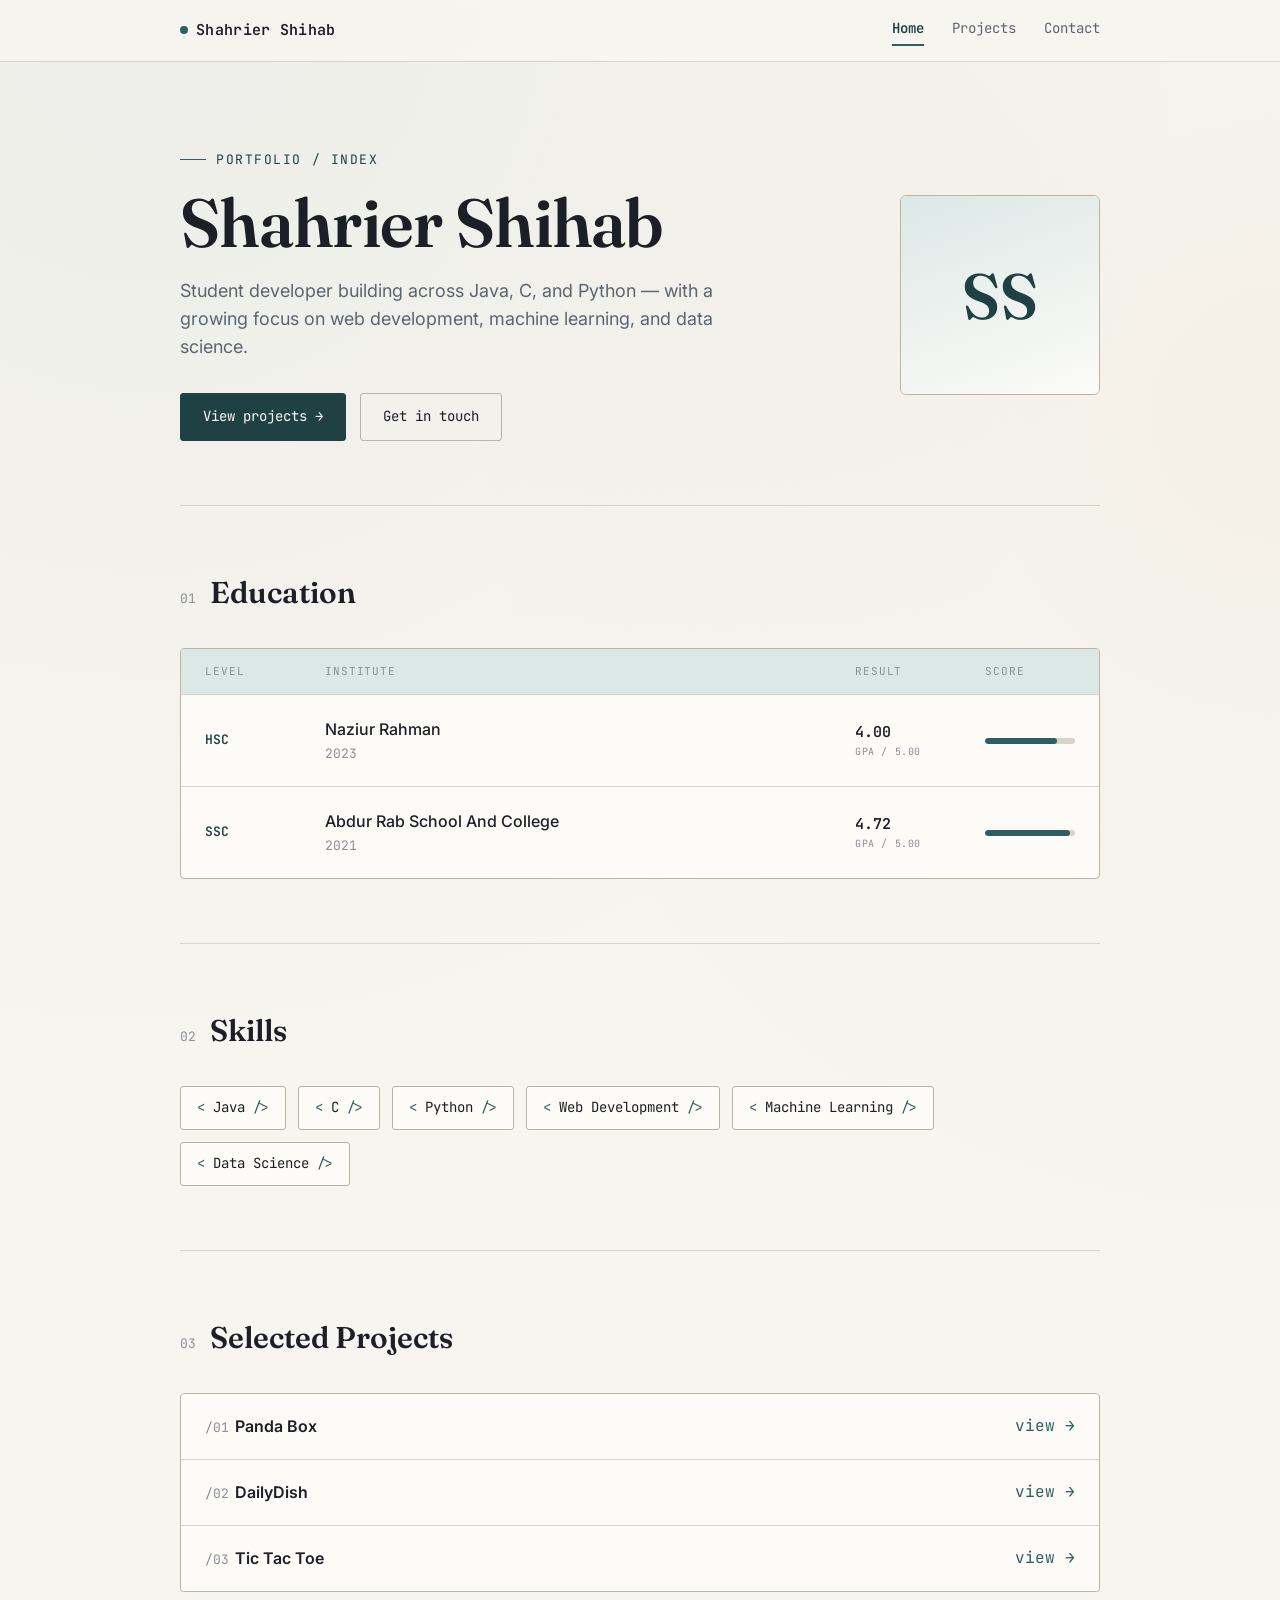
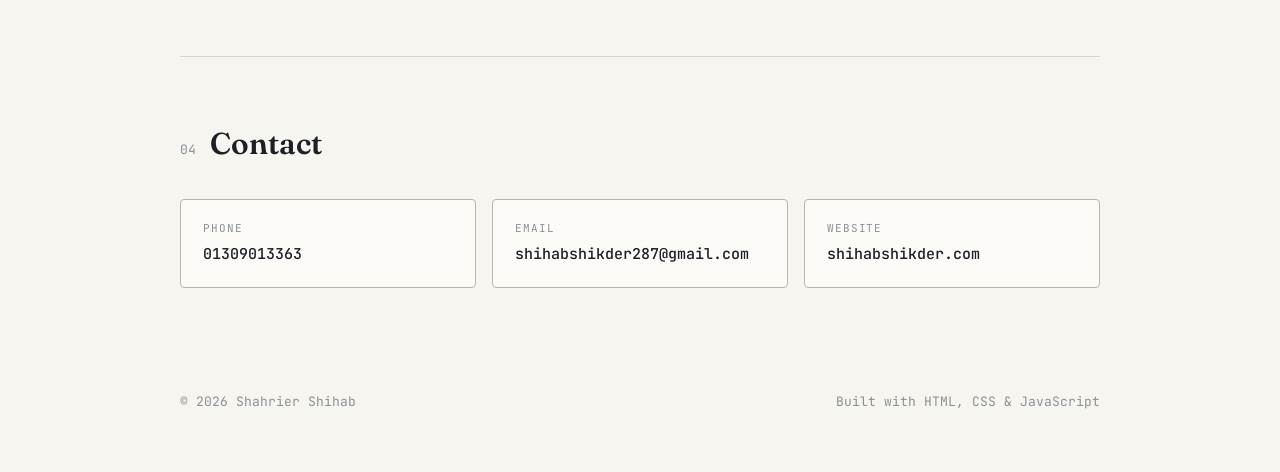
==== index.html @ 8d582273 "Add files via upload" ====
<!DOCTYPE html>
<html lang="en">
<head>
<meta charset="UTF-8">
<meta name="viewport" content="width=device-width, initial-scale=1.0">
<title>Shahrier Shihab — Portfolio</title>
<meta name="description" content="Portfolio of Shahrier Shihab — student, developer, and builder working across Java, Python, web development, machine learning, and data science.">
<link rel="stylesheet" href="style.css">
</head>
<body>

<header class="site-header">
  <div class="wrap nav-row">
    <div class="brand"><span class="dot"></span>Shahrier Shihab</div>
    <nav class="links">
      <a href="index.html" class="active">Home</a>
      <a href="projects.html">Projects</a>
      <a href="#contact">Contact</a>
    </nav>
  </div>
</header>

<main>

  <section class="hero wrap">
    <div class="hero-grid">
      <div>
        <p class="eyebrow">Portfolio / Index</p>
        <h1 class="name">Shahrier Shihab</h1>
        <p class="tagline">Student developer building across Java, C, and Python — with a growing focus on web development, machine learning, and data science.</p>
        <div class="hero-actions">
          <a class="btn primary" href="projects.html">View projects →</a>
          <a class="btn ghost" href="#contact">Get in touch</a>
        </div>
      </div>
      <div class="hero-photo-wrap">
        <div class="hero-photo">
          <!-- Replace the div below with <img src="images/profile.jpg" alt="Shahrier Shihab"> once you have a photo -->
          <div class="avatar-placeholder">SS</div>
        </div>
      </div>
    </div>
  </section>

  <section class="section wrap" id="education">
    <div class="section-head">
      <span class="section-index">01</span>
      <h2 class="section-title">Education</h2>
    </div>

    <div class="ledger">
      <div class="ledger-row head">
        <div>Level</div>
        <div>Institute</div>
        <div>Result</div>
        <div>Score</div>
      </div>

      <div class="ledger-row">
        <div class="ledger-tag">HSC</div>
        <div class="ledger-main">
          <div class="institute">Naziur Rahman</div>
          <div class="year">2023</div>
        </div>
        <div class="ledger-result">4.00<span class="label">GPA / 5.00</span></div>
        <div class="ledger-bar"><span style="width:80%"></span></div>
      </div>

      <div class="ledger-row">
        <div class="ledger-tag">SSC</div>
        <div class="ledger-main">
          <div class="institute">Abdur Rab School And College</div>
          <div class="year">2021</div>
        </div>
        <div class="ledger-result">4.72<span class="label">GPA / 5.00</span></div>
        <div class="ledger-bar"><span style="width:94.4%"></span></div>
      </div>
    </div>
  </section>

  <section class="section wrap" id="skills">
    <div class="section-head">
      <span class="section-index">02</span>
      <h2 class="section-title">Skills</h2>
    </div>
    <div class="skill-grid">
      <span class="skill-chip"><span class="bracket">&lt;</span>Java<span class="bracket">/&gt;</span></span>
      <span class="skill-chip"><span class="bracket">&lt;</span>C<span class="bracket">/&gt;</span></span>
      <span class="skill-chip"><span class="bracket">&lt;</span>Python<span class="bracket">/&gt;</span></span>
      <span class="skill-chip"><span class="bracket">&lt;</span>Web Development<span class="bracket">/&gt;</span></span>
      <span class="skill-chip"><span class="bracket">&lt;</span>Machine Learning<span class="bracket">/&gt;</span></span>
      <span class="skill-chip"><span class="bracket">&lt;</span>Data Science<span class="bracket">/&gt;</span></span>
    </div>
  </section>

  <section class="section wrap" id="project-preview">
    <div class="section-head">
      <span class="section-index">03</span>
      <h2 class="section-title">Selected Projects</h2>
    </div>

    <div class="project-preview-list">
      <a class="project-preview-row" href="projects.html#panda-box">
        <span><span class="file">/01</span><span class="name">Panda Box</span></span>
        <span class="arrow">view →</span>
      </a>
      <a class="project-preview-row" href="projects.html#dailydish">
        <span><span class="file">/02</span><span class="name">DailyDish</span></span>
        <span class="arrow">view →</span>
      </a>
      <a class="project-preview-row" href="projects.html#tic-tac-toe">
        <span><span class="file">/03</span><span class="name">Tic Tac Toe</span></span>
        <span class="arrow">view →</span>
      </a>
    </div>
  </section>

  <section class="section wrap" id="contact">
    <div class="section-head">
      <span class="section-index">04</span>
      <h2 class="section-title">Contact</h2>
    </div>

    <div class="contact-grid">
      <div class="contact-card">
        <div class="label">Phone</div>
        <div class="value">01309013363</div>
      </div>
      <div class="contact-card">
        <div class="label">Email</div>
        <div class="value">shihabshikder287@gmail.com</div>
      </div>
      <div class="contact-card">
        <div class="label">Website</div>
        <div class="value">shihabshikder.com</div>
      </div>
    </div>
  </section>

</main>

<footer class="site-footer wrap">
  <span>© 2026 Shahrier Shihab</span>
  <span>Built with HTML, CSS &amp; JavaScript</span>
</footer>

<script src="script.js"></script>
</body>
</html>
---- style.css ----
/* ============================================
   Shahrier Shihab — Portfolio
   Theme: "Ledger" — an academic transcript /
   engineer's notebook aesthetic. Light, paper-toned,
   grid-ruled, with monospace used for data (grades,
   tags, contact figures) and a warm serif for headings.
   ============================================ */

@import url('https://fonts.googleapis.com/css2?family=Fraunces:opsz,wght@9..144,400;9..144,500;9..144,600;9..144,700&family=Inter:wght@400;500;600&family=JetBrains+Mono:wght@400;500;600&display=swap');

:root {
  --paper: #F7F5F0;
  --paper-raised: #FCFBF8;
  --ink: #1C1F26;
  --muted: #5B6572;
  --faint: #8A8F98;
  --accent: #2F5D62;
  --accent-deep: #1F4144;
  --accent-soft: #DCE8E6;
  --gold: #B8862E;
  --line: #D8D4C8;
  --line-strong: #B9B4A6;

  --font-display: 'Fraunces', serif;
  --font-body: 'Inter', sans-serif;
  --font-mono: 'JetBrains Mono', monospace;
}

* { box-sizing: border-box; }

html {
  scroll-behavior: smooth;
}

body {
  margin: 0;
  background-color: var(--paper);
  color: var(--ink);
  font-family: var(--font-body);
  line-height: 1.55;
  background-image:
    radial-gradient(circle at 12% 0%, rgba(47, 93, 98, 0.05), transparent 45%),
    radial-gradient(circle at 100% 20%, rgba(184, 134, 46, 0.04), transparent 40%);
  background-repeat: no-repeat;
}

@media (prefers-reduced-motion: reduce) {
  * { animation-duration: 0.001ms !important; animation-iteration-count: 1 !important; transition-duration: 0.001ms !important; scroll-behavior: auto !important; }
}

a { color: inherit; text-decoration: none; }

.wrap {
  max-width: 920px;
  margin: 0 auto;
  padding: 0 32px;
}

/* ---------- Header / Nav ---------- */

header.site-header {
  position: sticky;
  top: 0;
  z-index: 50;
  background: rgba(247, 245, 240, 0.88);
  backdrop-filter: blur(6px);
  border-bottom: 1px solid var(--line);
}

.nav-row {
  display: flex;
  align-items: center;
  justify-content: space-between;
  padding: 18px 0;
}

.brand {
  font-family: var(--font-mono);
  font-size: 15px;
  font-weight: 600;
  letter-spacing: 0.02em;
  display: flex;
  align-items: center;
  gap: 8px;
}
.brand .dot {
  width: 8px;
  height: 8px;
  border-radius: 50%;
  background: var(--accent);
  display: inline-block;
}

nav.links {
  display: flex;
  gap: 28px;
  font-family: var(--font-mono);
  font-size: 14px;
}
nav.links a {
  color: var(--muted);
  position: relative;
  padding-bottom: 3px;
  transition: color 0.15s ease;
}
nav.links a:hover,
nav.links a:focus-visible { color: var(--ink); }
nav.links a.active { color: var(--accent-deep); font-weight: 600; }
nav.links a.active::after {
  content: "";
  position: absolute;
  left: 0; right: 0; bottom: -3px;
  height: 2px;
  background: var(--accent);
}
nav.links a:focus-visible {
  outline: 2px solid var(--accent);
  outline-offset: 3px;
  border-radius: 2px;
}

/* ---------- Hero ---------- */

.hero {
  padding: 88px 0 64px;
  border-bottom: 1px solid var(--line);
}

.hero-grid {
  display: grid;
  grid-template-columns: 1fr 220px;
  gap: 48px;
  align-items: center;
}

.hero-photo-wrap {
  justify-self: end;
}

.hero-photo {
  width: 200px;
  height: 200px;
  border-radius: 6px;
  overflow: hidden;
  border: 1px solid var(--line-strong);
  background: var(--accent-soft);
}

.hero-photo img {
  width: 100%;
  height: 100%;
  object-fit: cover;
  display: block;
}

.avatar-placeholder {
  width: 100%;
  height: 100%;
  display: flex;
  align-items: center;
  justify-content: center;
  font-family: var(--font-display);
  font-size: 64px;
  font-weight: 600;
  color: var(--accent-deep);
  background: linear-gradient(160deg, var(--accent-soft), var(--paper-raised));
}

@media (max-width: 760px) {
  .hero-grid {
    grid-template-columns: 1fr;
  }
  .hero-photo-wrap {
    justify-self: start;
    order: -1;
    margin-bottom: 24px;
  }
  .hero-photo {
    width: 140px;
    height: 140px;
  }
  .avatar-placeholder { font-size: 44px; }
}

.eyebrow {
  font-family: var(--font-mono);
  font-size: 13px;
  color: var(--accent-deep);
  text-transform: uppercase;
  letter-spacing: 0.12em;
  margin: 0 0 18px;
  display: flex;
  align-items: center;
  gap: 10px;
}
.eyebrow::before {
  content: "";
  width: 26px;
  height: 1px;
  background: var(--accent);
  display: inline-block;
}

h1.name {
  font-family: var(--font-display);
  font-size: clamp(42px, 6vw, 68px);
  font-weight: 600;
  line-height: 1.02;
  margin: 0 0 20px;
  letter-spacing: -0.01em;
}

.tagline {
  font-size: 18px;
  color: var(--muted);
  max-width: 560px;
  margin: 0 0 32px;
}

.hero-actions {
  display: flex;
  gap: 14px;
  flex-wrap: wrap;
}

.btn {
  font-family: var(--font-mono);
  font-size: 14px;
  padding: 12px 22px;
  border-radius: 3px;
  border: 1px solid var(--line-strong);
  transition: all 0.15s ease;
  display: inline-flex;
  align-items: center;
  gap: 8px;
}
.btn.primary {
  background: var(--accent-deep);
  color: var(--paper-raised);
  border-color: var(--accent-deep);
}
.btn.primary:hover { background: var(--accent); }
.btn.ghost:hover { border-color: var(--ink); background: var(--paper-raised); }

/* ---------- Section headers ---------- */

.section {
  padding: 64px 0;
  border-bottom: 1px solid var(--line);
}
.section:last-of-type { border-bottom: none; }

.section-head {
  display: flex;
  align-items: baseline;
  gap: 14px;
  margin-bottom: 32px;
}

.section-index {
  font-family: var(--font-mono);
  font-size: 13px;
  color: var(--faint);
}

h2.section-title {
  font-family: var(--font-display);
  font-size: 30px;
  font-weight: 600;
  margin: 0;
}

/* ---------- Education / Transcript ledger ---------- */

.ledger {
  border: 1px solid var(--line-strong);
  background: var(--paper-raised);
  border-radius: 4px;
  overflow: hidden;
}

.ledger-row {
  display: grid;
  grid-template-columns: 100px 1fr 110px 90px;
  gap: 20px;
  padding: 22px 24px;
  align-items: center;
}
.ledger-row + .ledger-row {
  border-top: 1px solid var(--line);
}
.ledger-row.head {
  font-family: var(--font-mono);
  font-size: 11px;
  text-transform: uppercase;
  letter-spacing: 0.08em;
  color: var(--faint);
  background: var(--accent-soft);
  padding-top: 14px;
  padding-bottom: 14px;
}

.ledger-tag {
  font-family: var(--font-mono);
  font-size: 13px;
  font-weight: 600;
  color: var(--accent-deep);
}

.ledger-main .institute {
  font-weight: 500;
  font-size: 16px;
}
.ledger-main .year {
  font-family: var(--font-mono);
  font-size: 13px;
  color: var(--faint);
  margin-top: 2px;
}

.ledger-result {
  font-family: var(--font-mono);
  font-size: 15px;
  font-weight: 600;
  color: var(--ink);
}
.ledger-result .label {
  display: block;
  font-family: var(--font-mono);
  font-size: 10px;
  font-weight: 400;
  color: var(--faint);
  text-transform: uppercase;
  letter-spacing: 0.06em;
}

.ledger-bar {
  height: 6px;
  border-radius: 3px;
  background: var(--line);
  overflow: hidden;
}
.ledger-bar span {
  display: block;
  height: 100%;
  background: var(--accent);
  border-radius: 3px;
}

/* ---------- Skills ---------- */

.skill-grid {
  display: flex;
  flex-wrap: wrap;
  gap: 12px;
}

.skill-chip {
  font-family: var(--font-mono);
  font-size: 14px;
  padding: 10px 16px;
  border: 1px solid var(--line-strong);
  border-radius: 3px;
  background: var(--paper-raised);
  color: var(--ink);
  display: inline-flex;
  align-items: center;
  gap: 8px;
  transition: transform 0.15s ease, border-color 0.15s ease;
}
.skill-chip:hover { border-color: var(--accent); transform: translateY(-2px); }
.skill-chip .bracket { color: var(--accent); }

/* ---------- Projects (index preview) ---------- */

.project-preview-list {
  display: flex;
  flex-direction: column;
  gap: 1px;
  border: 1px solid var(--line-strong);
  border-radius: 4px;
  overflow: hidden;
  background: var(--line);
}
.project-preview-row {
  background: var(--paper-raised);
  padding: 20px 24px;
  display: flex;
  align-items: center;
  justify-content: space-between;
  gap: 20px;
  transition: background 0.15s ease;
}
.project-preview-row:hover { background: var(--accent-soft); }
.project-preview-row .file {
  font-family: var(--font-mono);
  font-size: 13px;
  color: var(--faint);
}
.project-preview-row .name {
  font-weight: 600;
  font-size: 16px;
  margin-left: 6px;
  color: var(--ink);
}
.project-preview-row .arrow {
  font-family: var(--font-mono);
  color: var(--accent);
}

/* ---------- Project cards (projects page) ---------- */

.project-card {
  border: 1px solid var(--line-strong);
  background: var(--paper-raised);
  border-radius: 4px;
  padding: 32px;
  margin-bottom: 24px;
}

.project-card-head {
  display: flex;
  align-items: baseline;
  justify-content: space-between;
  gap: 16px;
  margin-bottom: 8px;
  flex-wrap: wrap;
}

.project-id {
  font-family: var(--font-mono);
  font-size: 12px;
  color: var(--faint);
  border: 1px solid var(--line-strong);
  padding: 3px 9px;
  border-radius: 20px;
}

h3.project-title {
  font-family: var(--font-display);
  font-size: 24px;
  font-weight: 600;
  margin: 4px 0 4px;
}

.project-kind {
  font-family: var(--font-mono);
  font-size: 12px;
  color: var(--accent-deep);
  text-transform: uppercase;
  letter-spacing: 0.06em;
  margin: 0 0 16px;
}

.project-desc {
  color: var(--muted);
  font-size: 15.5px;
  max-width: 640px;
}

/* ---------- Contact ---------- */

.contact-grid {
  display: grid;
  grid-template-columns: repeat(auto-fit, minmax(220px, 1fr));
  gap: 16px;
}

.contact-card {
  border: 1px solid var(--line-strong);
  background: var(--paper-raised);
  border-radius: 4px;
  padding: 20px 22px;
  transition: border-color 0.15s ease, transform 0.15s ease;
}
.contact-card:hover { border-color: var(--accent); transform: translateY(-2px); }

.contact-card .label {
  font-family: var(--font-mono);
  font-size: 11px;
  text-transform: uppercase;
  letter-spacing: 0.08em;
  color: var(--faint);
  margin-bottom: 6px;
}
.contact-card .value {
  font-family: var(--font-mono);
  font-size: 15px;
  font-weight: 500;
  color: var(--ink);
  word-break: break-word;
}

/* ---------- Footer ---------- */

footer.site-footer {
  padding: 40px 0 60px;
  font-family: var(--font-mono);
  font-size: 13px;
  color: var(--faint);
  display: flex;
  justify-content: space-between;
  flex-wrap: wrap;
  gap: 10px;
}

/* ---------- Responsive ---------- */

@media (max-width: 640px) {
  .wrap { padding: 0 20px; }
  .ledger-row {
    grid-template-columns: 1fr;
    gap: 8px;
  }
  .ledger-row.head { display: none; }
  .ledger-tag { font-size: 12px; }
  .hero { padding: 64px 0 48px; }
  nav.links { gap: 16px; font-size: 13px; }
}
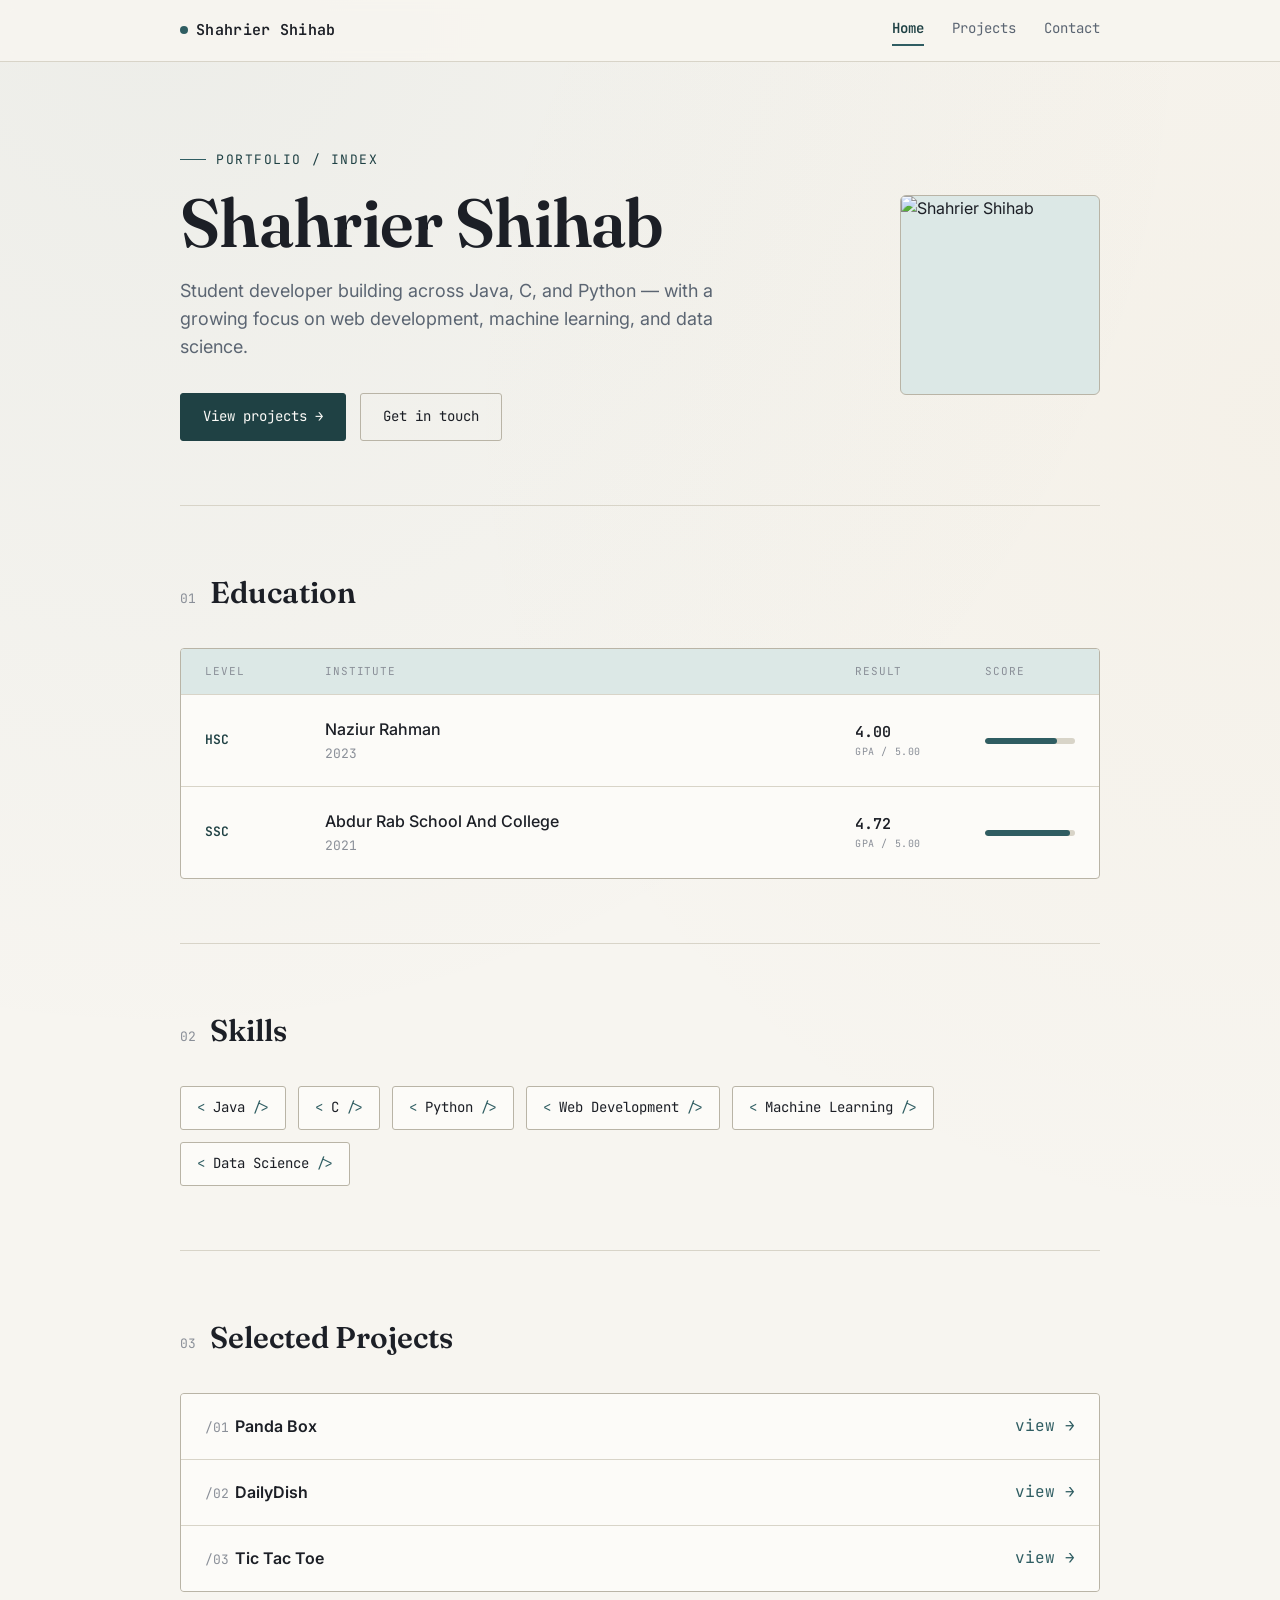
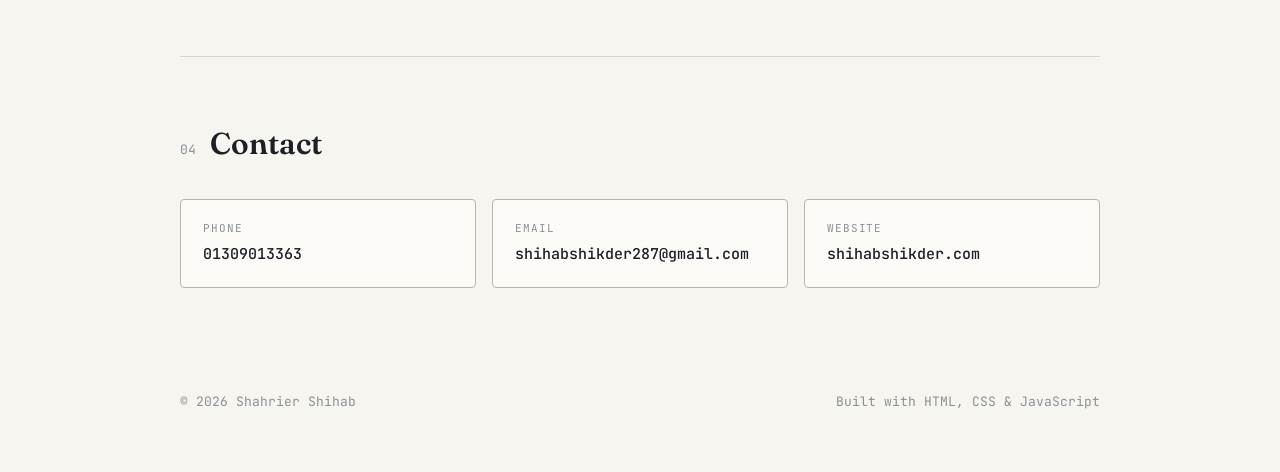
==== commit 65f9a598: "Update index.html" ====
--- a/index.html
+++ b/index.html
@@ -35,8 +35,8 @@
       </div>
       <div class="hero-photo-wrap">
         <div class="hero-photo">
-          <!-- Replace the div below with <img src="images/profile.jpg" alt="Shahrier Shihab"> once you have a photo -->
-          <div class="avatar-placeholder">SS</div>
+     
+          <img src="images/profile.jpg" alt="Shahrier Shihab">
         </div>
       </div>
     </div>
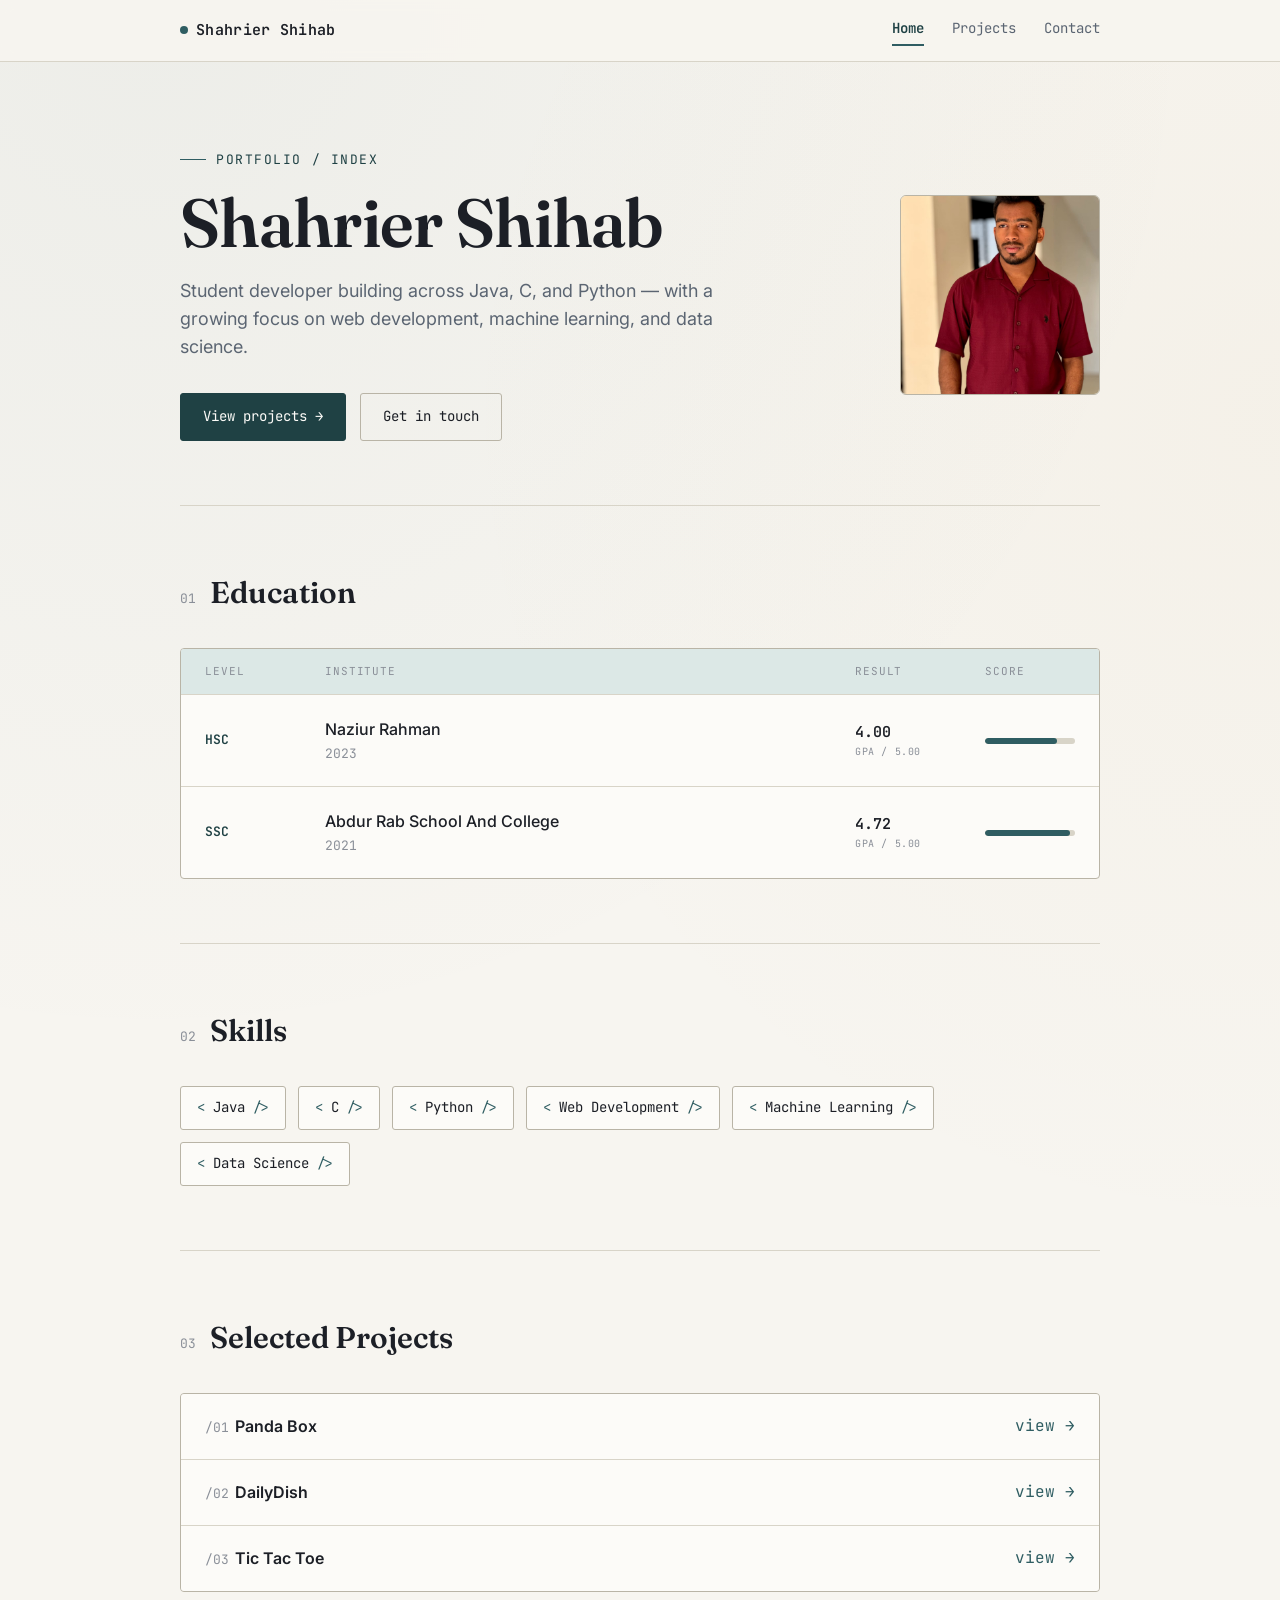
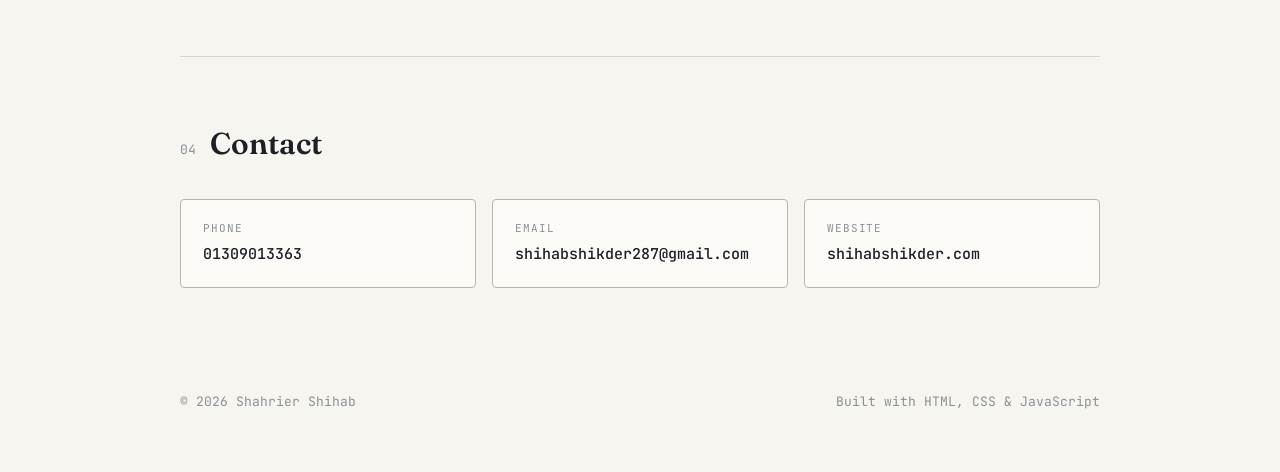
==== commit 2c92aedf: "Update image source path in index.html" ====
--- a/index.html
+++ b/index.html
@@ -36,7 +36,7 @@
       <div class="hero-photo-wrap">
         <div class="hero-photo">
      
-          <img src="images/profile.jpg" alt="Shahrier Shihab">
+          <img src="profile.jpeg" alt="Shahrier Shihab">
         </div>
       </div>
     </div>
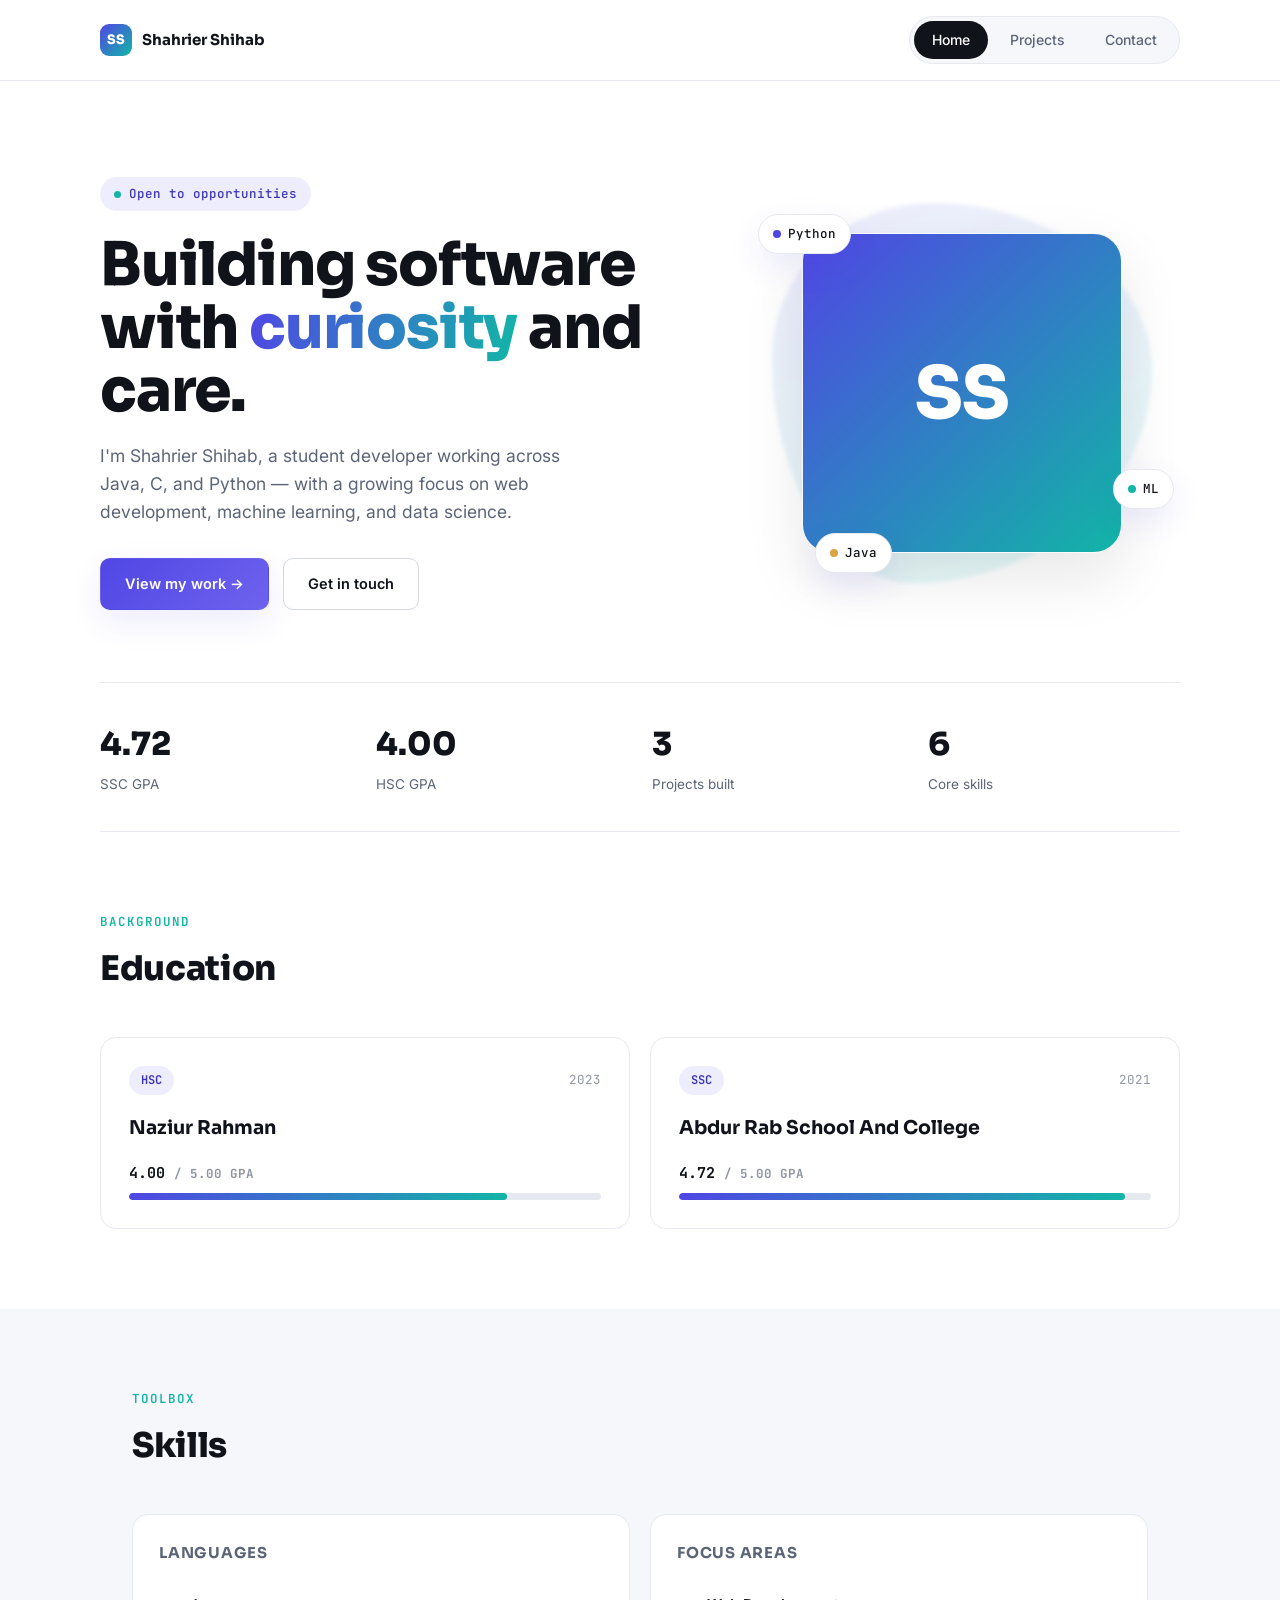
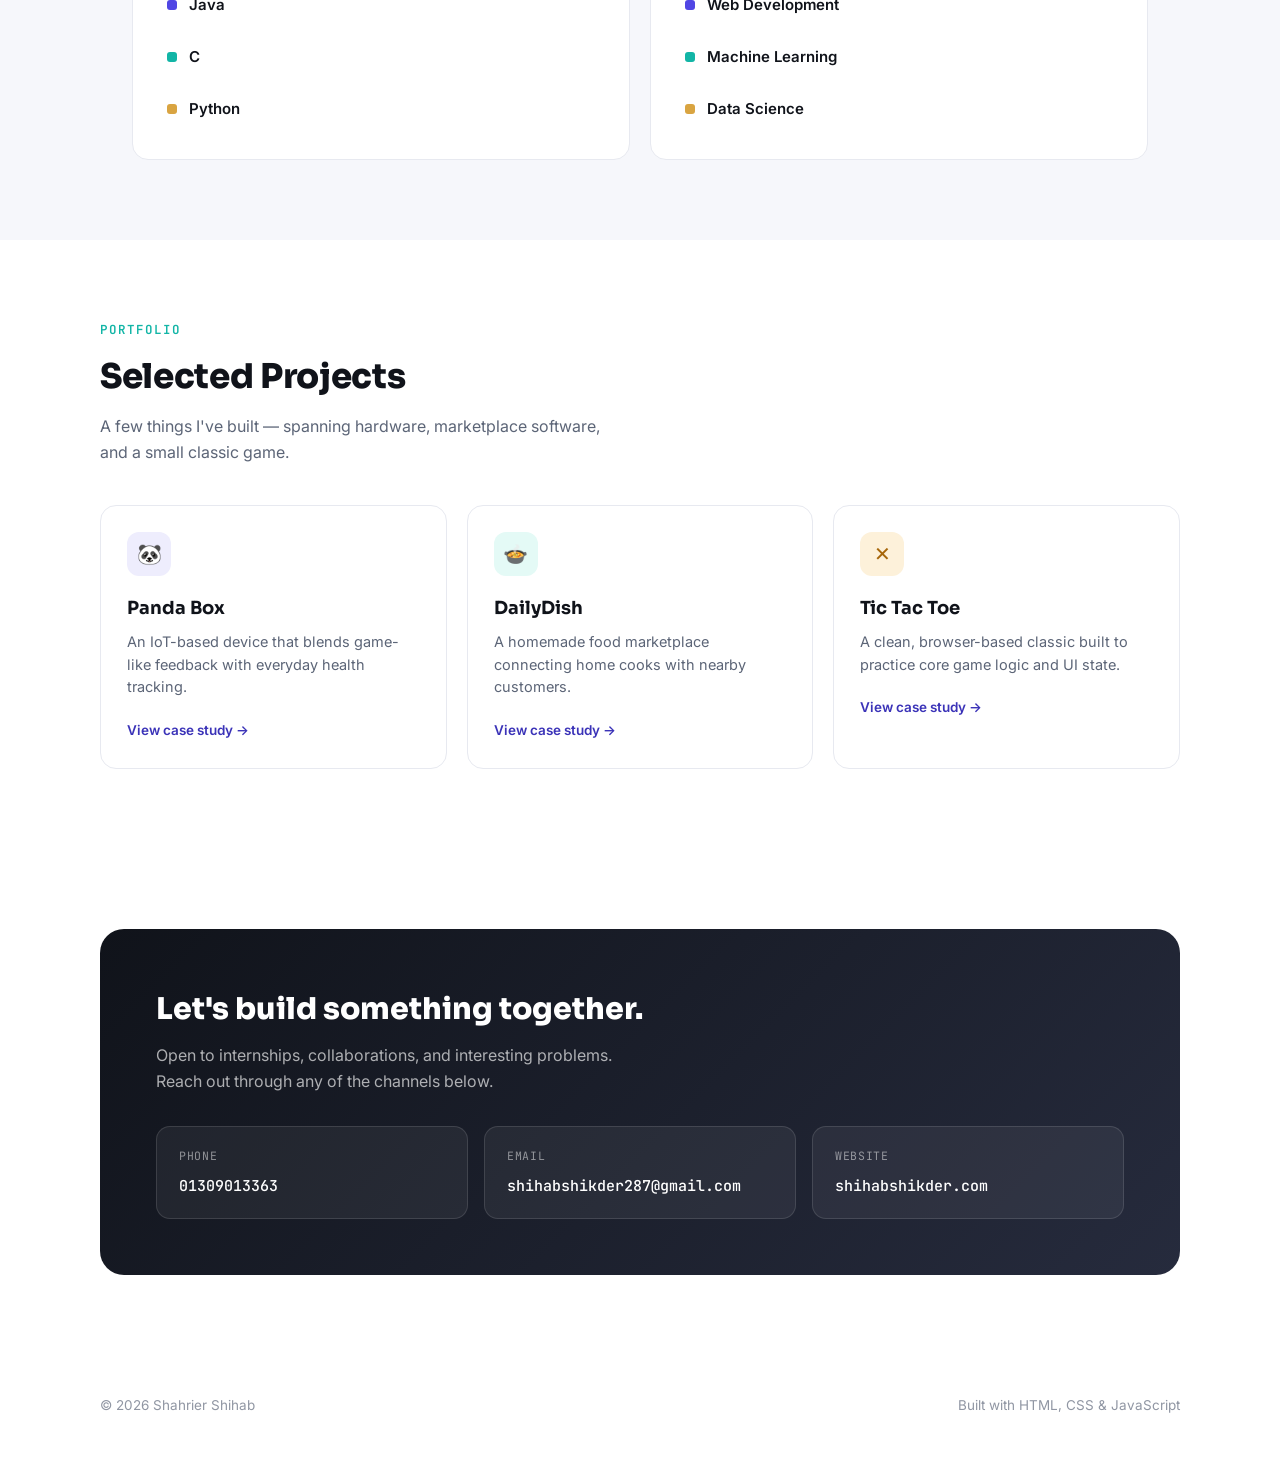
==== commit a287696c: "Add files via upload" ====
--- a/index.html
+++ b/index.html
@@ -4,14 +4,14 @@
 <meta charset="UTF-8">
 <meta name="viewport" content="width=device-width, initial-scale=1.0">
 <title>Shahrier Shihab — Portfolio</title>
-<meta name="description" content="Portfolio of Shahrier Shihab — student, developer, and builder working across Java, Python, web development, machine learning, and data science.">
+<meta name="description" content="Portfolio of Shahrier Shihab — student developer working across Java, Python, web development, machine learning, and data science.">
 <link rel="stylesheet" href="style.css">
 </head>
 <body>
 
 <header class="site-header">
   <div class="wrap nav-row">
-    <div class="brand"><span class="dot"></span>Shahrier Shihab</div>
+    <div class="brand"><span class="mark">SS</span>Shahrier Shihab</div>
     <nav class="links">
       <a href="index.html" class="active">Home</a>
       <a href="projects.html">Projects</a>
@@ -25,114 +25,144 @@
   <section class="hero wrap">
     <div class="hero-grid">
       <div>
-        <p class="eyebrow">Portfolio / Index</p>
-        <h1 class="name">Shahrier Shihab</h1>
-        <p class="tagline">Student developer building across Java, C, and Python — with a growing focus on web development, machine learning, and data science.</p>
+        <span class="eyebrow"><span class="pulse"></span>Open to opportunities</span>
+        <h1 class="name">Building software with <span class="accent-text">curiosity</span> and care.</h1>
+        <p class="tagline">I'm Shahrier Shihab, a student developer working across Java, C, and Python — with a growing focus on web development, machine learning, and data science.</p>
         <div class="hero-actions">
-          <a class="btn primary" href="projects.html">View projects →</a>
+          <a class="btn primary" href="projects.html">View my work →</a>
           <a class="btn ghost" href="#contact">Get in touch</a>
         </div>
       </div>
+
       <div class="hero-photo-wrap">
+        <div class="blob"></div>
         <div class="hero-photo">
-     
-          <img src="profile.jpeg" alt="Shahrier Shihab">
+          <!-- Replace the div below with <img src="images/profile.jpg" alt="Shahrier Shihab"> once you have a photo -->
+          <div class="avatar-placeholder">SS</div>
+        </div>
+        <span class="floating-badge badge-1"><span class="icon-dot" style="background:#5046E4"></span>Python</span>
+        <span class="floating-badge badge-2"><span class="icon-dot" style="background:#12B5A6"></span>ML</span>
+        <span class="floating-badge badge-3"><span class="icon-dot" style="background:#D9A441"></span>Java</span>
+      </div>
+    </div>
+  </section>
+
+  <section class="stats-bar wrap">
+    <div class="stats-grid">
+      <div class="stat"><div class="num">4.72</div><div class="label">SSC GPA</div></div>
+      <div class="stat"><div class="num">4.00</div><div class="label">HSC GPA</div></div>
+      <div class="stat"><div class="num">3</div><div class="label">Projects built</div></div>
+      <div class="stat"><div class="num">6</div><div class="label">Core skills</div></div>
+    </div>
+  </section>
+
+  <section class="section wrap" id="education">
+    <div class="section-head">
+      <p class="section-eyebrow">Background</p>
+      <h2 class="section-title">Education</h2>
+    </div>
+
+    <div class="edu-grid">
+      <div class="edu-card">
+        <div class="edu-top">
+          <span class="edu-level">HSC</span>
+          <span class="edu-year">2023</span>
+        </div>
+        <h3 class="edu-institute">Naziur Rahman</h3>
+        <div class="edu-result-row">
+          <span class="gpa">4.00 <span class="gpa-label">/ 5.00 GPA</span></span>
+        </div>
+        <div class="edu-bar"><span style="width:80%"></span></div>
+      </div>
+
+      <div class="edu-card">
+        <div class="edu-top">
+          <span class="edu-level">SSC</span>
+          <span class="edu-year">2021</span>
+        </div>
+        <h3 class="edu-institute">Abdur Rab School And College</h3>
+        <div class="edu-result-row">
+          <span class="gpa">4.72 <span class="gpa-label">/ 5.00 GPA</span></span>
+        </div>
+        <div class="edu-bar"><span style="width:94.4%"></span></div>
+      </div>
+    </div>
+  </section>
+
+  <section class="section alt" id="skills">
+    <div class="wrap">
+      <div class="section-head">
+        <p class="section-eyebrow">Toolbox</p>
+        <h2 class="section-title">Skills</h2>
+      </div>
+
+      <div class="skills-columns">
+        <div class="skill-group">
+          <h3>Languages</h3>
+          <div class="skill-list">
+            <div class="skill-item"><span class="swatch" style="background:#5046E4"></span>Java</div>
+            <div class="skill-item"><span class="swatch" style="background:#12B5A6"></span>C</div>
+            <div class="skill-item"><span class="swatch" style="background:#D9A441"></span>Python</div>
+          </div>
+        </div>
+        <div class="skill-group">
+          <h3>Focus Areas</h3>
+          <div class="skill-list">
+            <div class="skill-item"><span class="swatch" style="background:#5046E4"></span>Web Development</div>
+            <div class="skill-item"><span class="swatch" style="background:#12B5A6"></span>Machine Learning</div>
+            <div class="skill-item"><span class="swatch" style="background:#D9A441"></span>Data Science</div>
+          </div>
         </div>
       </div>
     </div>
   </section>
 
-  <section class="section wrap" id="education">
+  <section class="section wrap" id="project-preview">
     <div class="section-head">
-      <span class="section-index">01</span>
-      <h2 class="section-title">Education</h2>
+      <p class="section-eyebrow">Portfolio</p>
+      <h2 class="section-title">Selected Projects</h2>
+      <p class="section-sub">A few things I've built — spanning hardware, marketplace software, and a small classic game.</p>
     </div>
 
-    <div class="ledger">
-      <div class="ledger-row head">
-        <div>Level</div>
-        <div>Institute</div>
-        <div>Result</div>
-        <div>Score</div>
-      </div>
-
-      <div class="ledger-row">
-        <div class="ledger-tag">HSC</div>
-        <div class="ledger-main">
-          <div class="institute">Naziur Rahman</div>
-          <div class="year">2023</div>
-        </div>
-        <div class="ledger-result">4.00<span class="label">GPA / 5.00</span></div>
-        <div class="ledger-bar"><span style="width:80%"></span></div>
-      </div>
-
-      <div class="ledger-row">
-        <div class="ledger-tag">SSC</div>
-        <div class="ledger-main">
-          <div class="institute">Abdur Rab School And College</div>
-          <div class="year">2021</div>
-        </div>
-        <div class="ledger-result">4.72<span class="label">GPA / 5.00</span></div>
-        <div class="ledger-bar"><span style="width:94.4%"></span></div>
-      </div>
-    </div>
-  </section>
-
-  <section class="section wrap" id="skills">
-    <div class="section-head">
-      <span class="section-index">02</span>
-      <h2 class="section-title">Skills</h2>
-    </div>
-    <div class="skill-grid">
-      <span class="skill-chip"><span class="bracket">&lt;</span>Java<span class="bracket">/&gt;</span></span>
-      <span class="skill-chip"><span class="bracket">&lt;</span>C<span class="bracket">/&gt;</span></span>
-      <span class="skill-chip"><span class="bracket">&lt;</span>Python<span class="bracket">/&gt;</span></span>
-      <span class="skill-chip"><span class="bracket">&lt;</span>Web Development<span class="bracket">/&gt;</span></span>
-      <span class="skill-chip"><span class="bracket">&lt;</span>Machine Learning<span class="bracket">/&gt;</span></span>
-      <span class="skill-chip"><span class="bracket">&lt;</span>Data Science<span class="bracket">/&gt;</span></span>
-    </div>
-  </section>
-
-  <section class="section wrap" id="project-preview">
-    <div class="section-head">
-      <span class="section-index">03</span>
-      <h2 class="section-title">Selected Projects</h2>
-    </div>
-
-    <div class="project-preview-list">
-      <a class="project-preview-row" href="projects.html#panda-box">
-        <span><span class="file">/01</span><span class="name">Panda Box</span></span>
-        <span class="arrow">view →</span>
+    <div class="project-grid">
+      <a class="project-mini-card theme-violet" href="projects.html#panda-box">
+        <div class="mini-icon">🐼</div>
+        <h3>Panda Box</h3>
+        <p>An IoT-based device that blends game-like feedback with everyday health tracking.</p>
+        <span class="mini-link">View case study →</span>
       </a>
-      <a class="project-preview-row" href="projects.html#dailydish">
-        <span><span class="file">/02</span><span class="name">DailyDish</span></span>
-        <span class="arrow">view →</span>
+      <a class="project-mini-card theme-teal" href="projects.html#dailydish">
+        <div class="mini-icon">🍲</div>
+        <h3>DailyDish</h3>
+        <p>A homemade food marketplace connecting home cooks with nearby customers.</p>
+        <span class="mini-link">View case study →</span>
       </a>
-      <a class="project-preview-row" href="projects.html#tic-tac-toe">
-        <span><span class="file">/03</span><span class="name">Tic Tac Toe</span></span>
-        <span class="arrow">view →</span>
+      <a class="project-mini-card theme-amber" href="projects.html#tic-tac-toe">
+        <div class="mini-icon">✕</div>
+        <h3>Tic Tac Toe</h3>
+        <p>A clean, browser-based classic built to practice core game logic and UI state.</p>
+        <span class="mini-link">View case study →</span>
       </a>
     </div>
   </section>
 
   <section class="section wrap" id="contact">
-    <div class="section-head">
-      <span class="section-index">04</span>
-      <h2 class="section-title">Contact</h2>
-    </div>
-
-    <div class="contact-grid">
-      <div class="contact-card">
-        <div class="label">Phone</div>
-        <div class="value">01309013363</div>
-      </div>
-      <div class="contact-card">
-        <div class="label">Email</div>
-        <div class="value">shihabshikder287@gmail.com</div>
-      </div>
-      <div class="contact-card">
-        <div class="label">Website</div>
-        <div class="value">shihabshikder.com</div>
+    <div class="contact-band">
+      <h2>Let's build something together.</h2>
+      <p>Open to internships, collaborations, and interesting problems. Reach out through any of the channels below.</p>
+      <div class="contact-grid">
+        <div class="contact-card">
+          <div class="label">Phone</div>
+          <div class="value">01309013363</div>
+        </div>
+        <div class="contact-card">
+          <div class="label">Email</div>
+          <div class="value">shihabshikder287@gmail.com</div>
+        </div>
+        <div class="contact-card">
+          <div class="label">Website</div>
+          <div class="value">shihabshikder.com</div>
+        </div>
       </div>
     </div>
   </section>
--- a/style.css
+++ b/style.css
@@ -1,47 +1,45 @@
 /* ============================================
    Shahrier Shihab — Portfolio
-   Theme: "Ledger" — an academic transcript /
-   engineer's notebook aesthetic. Light, paper-toned,
-   grid-ruled, with monospace used for data (grades,
-   tags, contact figures) and a warm serif for headings.
+   Direction: modern, confident, light-themed —
+   bold grotesk display type, a violet→teal duotone
+   accent, floating skill badges around the hero
+   photo, and clean elevated cards throughout.
    ============================================ */
 
-@import url('https://fonts.googleapis.com/css2?family=Fraunces:opsz,wght@9..144,400;9..144,500;9..144,600;9..144,700&family=Inter:wght@400;500;600&family=JetBrains+Mono:wght@400;500;600&display=swap');
+@import url('https://fonts.googleapis.com/css2?family=Sora:wght@400;500;600;700;800&family=Inter:wght@400;500;600;700&family=JetBrains+Mono:wght@400;500;600&display=swap');
 
 :root {
-  --paper: #F7F5F0;
-  --paper-raised: #FCFBF8;
-  --ink: #1C1F26;
-  --muted: #5B6572;
-  --faint: #8A8F98;
-  --accent: #2F5D62;
-  --accent-deep: #1F4144;
-  --accent-soft: #DCE8E6;
-  --gold: #B8862E;
-  --line: #D8D4C8;
-  --line-strong: #B9B4A6;
-
-  --font-display: 'Fraunces', serif;
+  --bg: #FFFFFF;
+  --bg-alt: #F6F7FB;
+  --ink: #10131A;
+  --muted: #5C6577;
+  --faint: #9096A3;
+  --accent: #5046E4;
+  --accent-ink: #3B33B8;
+  --accent-soft: #EEEDFD;
+  --teal: #12B5A6;
+  --teal-soft: #E4FAF6;
+  --line: #E7E9F0;
+  --line-strong: #D4D7E2;
+  --shadow-sm: 0 2px 8px rgba(16, 19, 26, 0.05);
+  --shadow-md: 0 12px 32px rgba(80, 70, 228, 0.10);
+  --shadow-lg: 0 24px 60px rgba(16, 19, 26, 0.10);
+
+  --font-display: 'Sora', sans-serif;
   --font-body: 'Inter', sans-serif;
   --font-mono: 'JetBrains Mono', monospace;
 }
 
 * { box-sizing: border-box; }
-
-html {
-  scroll-behavior: smooth;
-}
+html { scroll-behavior: smooth; }
 
 body {
   margin: 0;
-  background-color: var(--paper);
+  background: var(--bg);
   color: var(--ink);
   font-family: var(--font-body);
-  line-height: 1.55;
-  background-image:
-    radial-gradient(circle at 12% 0%, rgba(47, 93, 98, 0.05), transparent 45%),
-    radial-gradient(circle at 100% 20%, rgba(184, 134, 46, 0.04), transparent 40%);
-  background-repeat: no-repeat;
+  line-height: 1.6;
+  -webkit-font-smoothing: antialiased;
 }
 
 @media (prefers-reduced-motion: reduce) {
@@ -49,9 +47,10 @@
 }
 
 a { color: inherit; text-decoration: none; }
+img { max-width: 100%; display: block; }
 
 .wrap {
-  max-width: 920px;
+  max-width: 1080px;
   margin: 0 auto;
   padding: 0 32px;
 }
@@ -62,8 +61,8 @@
   position: sticky;
   top: 0;
   z-index: 50;
-  background: rgba(247, 245, 240, 0.88);
-  backdrop-filter: blur(6px);
+  background: rgba(255, 255, 255, 0.72);
+  backdrop-filter: blur(10px);
   border-bottom: 1px solid var(--line);
 }
 
@@ -71,149 +70,138 @@
   display: flex;
   align-items: center;
   justify-content: space-between;
-  padding: 18px 0;
+  padding: 16px 0;
 }
 
 .brand {
-  font-family: var(--font-mono);
+  display: flex;
+  align-items: center;
+  gap: 10px;
+  font-family: var(--font-display);
+  font-weight: 700;
   font-size: 15px;
-  font-weight: 600;
-  letter-spacing: 0.02em;
-  display: flex;
-  align-items: center;
-  gap: 8px;
-}
-.brand .dot {
-  width: 8px;
-  height: 8px;
-  border-radius: 50%;
-  background: var(--accent);
-  display: inline-block;
+}
+.brand .mark {
+  width: 32px;
+  height: 32px;
+  border-radius: 9px;
+  background: linear-gradient(135deg, var(--accent), var(--teal));
+  color: #fff;
+  display: flex;
+  align-items: center;
+  justify-content: center;
+  font-size: 13px;
+  font-weight: 800;
+  letter-spacing: -0.02em;
 }
 
 nav.links {
   display: flex;
-  gap: 28px;
-  font-family: var(--font-mono);
+  align-items: center;
+  gap: 4px;
+  background: var(--bg-alt);
+  border: 1px solid var(--line);
+  border-radius: 100px;
+  padding: 4px;
   font-size: 14px;
+  font-weight: 500;
 }
 nav.links a {
   color: var(--muted);
-  position: relative;
-  padding-bottom: 3px;
-  transition: color 0.15s ease;
-}
-nav.links a:hover,
-nav.links a:focus-visible { color: var(--ink); }
-nav.links a.active { color: var(--accent-deep); font-weight: 600; }
-nav.links a.active::after {
-  content: "";
-  position: absolute;
-  left: 0; right: 0; bottom: -3px;
-  height: 2px;
-  background: var(--accent);
+  padding: 8px 18px;
+  border-radius: 100px;
+  transition: color 0.15s ease, background 0.15s ease;
+}
+nav.links a:hover { color: var(--ink); }
+nav.links a.active {
+  color: #fff;
+  background: var(--ink);
 }
 nav.links a:focus-visible {
   outline: 2px solid var(--accent);
-  outline-offset: 3px;
-  border-radius: 2px;
-}
+  outline-offset: 2px;
+}
+
+/* ---------- Buttons ---------- */
+
+.btn {
+  font-family: var(--font-body);
+  font-weight: 600;
+  font-size: 14.5px;
+  padding: 13px 24px;
+  border-radius: 10px;
+  display: inline-flex;
+  align-items: center;
+  gap: 8px;
+  transition: transform 0.15s ease, box-shadow 0.15s ease, background 0.15s ease;
+  border: 1px solid transparent;
+}
+.btn.primary {
+  background: linear-gradient(135deg, var(--accent), #6E63EE);
+  color: #fff;
+  box-shadow: var(--shadow-md);
+}
+.btn.primary:hover { transform: translateY(-2px); box-shadow: 0 16px 40px rgba(80,70,228,0.22); }
+.btn.ghost {
+  background: var(--bg);
+  border-color: var(--line-strong);
+  color: var(--ink);
+}
+.btn.ghost:hover { border-color: var(--ink); transform: translateY(-2px); }
+.btn:focus-visible { outline: 2px solid var(--accent); outline-offset: 3px; }
 
 /* ---------- Hero ---------- */
 
 .hero {
-  padding: 88px 0 64px;
-  border-bottom: 1px solid var(--line);
+  padding: 96px 0 72px;
 }
 
 .hero-grid {
   display: grid;
-  grid-template-columns: 1fr 220px;
-  gap: 48px;
-  align-items: center;
-}
-
-.hero-photo-wrap {
-  justify-self: end;
-}
-
-.hero-photo {
-  width: 200px;
-  height: 200px;
-  border-radius: 6px;
-  overflow: hidden;
-  border: 1px solid var(--line-strong);
+  grid-template-columns: 1.15fr 0.85fr;
+  gap: 56px;
+  align-items: center;
+}
+
+.eyebrow {
+  display: inline-flex;
+  align-items: center;
+  gap: 8px;
+  font-family: var(--font-mono);
+  font-size: 12.5px;
+  font-weight: 500;
+  color: var(--accent-ink);
   background: var(--accent-soft);
-}
-
-.hero-photo img {
-  width: 100%;
-  height: 100%;
-  object-fit: cover;
-  display: block;
-}
-
-.avatar-placeholder {
-  width: 100%;
-  height: 100%;
-  display: flex;
-  align-items: center;
-  justify-content: center;
-  font-family: var(--font-display);
-  font-size: 64px;
-  font-weight: 600;
-  color: var(--accent-deep);
-  background: linear-gradient(160deg, var(--accent-soft), var(--paper-raised));
-}
-
-@media (max-width: 760px) {
-  .hero-grid {
-    grid-template-columns: 1fr;
-  }
-  .hero-photo-wrap {
-    justify-self: start;
-    order: -1;
-    margin-bottom: 24px;
-  }
-  .hero-photo {
-    width: 140px;
-    height: 140px;
-  }
-  .avatar-placeholder { font-size: 44px; }
-}
-
-.eyebrow {
-  font-family: var(--font-mono);
-  font-size: 13px;
-  color: var(--accent-deep);
-  text-transform: uppercase;
-  letter-spacing: 0.12em;
-  margin: 0 0 18px;
-  display: flex;
-  align-items: center;
-  gap: 10px;
-}
-.eyebrow::before {
-  content: "";
-  width: 26px;
-  height: 1px;
-  background: var(--accent);
+  padding: 7px 14px;
+  border-radius: 100px;
+  margin: 0 0 22px;
+}
+.eyebrow .pulse {
+  width: 7px; height: 7px;
+  border-radius: 50%;
+  background: var(--teal);
   display: inline-block;
 }
 
 h1.name {
   font-family: var(--font-display);
-  font-size: clamp(42px, 6vw, 68px);
-  font-weight: 600;
-  line-height: 1.02;
+  font-size: clamp(38px, 5vw, 60px);
+  font-weight: 800;
+  line-height: 1.05;
+  letter-spacing: -0.02em;
   margin: 0 0 20px;
-  letter-spacing: -0.01em;
+}
+h1.name .accent-text {
+  background: linear-gradient(100deg, var(--accent), var(--teal));
+  -webkit-background-clip: text;
+  background-clip: text;
+  color: transparent;
 }
 
 .tagline {
-  font-size: 18px;
+  font-size: 17.5px;
   color: var(--muted);
-  max-width: 560px;
+  max-width: 480px;
   margin: 0 0 32px;
 }
 
@@ -223,280 +211,416 @@
   flex-wrap: wrap;
 }
 
-.btn {
-  font-family: var(--font-mono);
-  font-size: 14px;
-  padding: 12px 22px;
+/* ---------- Hero photo + floating badges ---------- */
+
+.hero-photo-wrap {
+  position: relative;
+  width: 100%;
+  max-width: 320px;
+  margin: 0 auto;
+}
+
+.blob {
+  position: absolute;
+  inset: -30px;
+  z-index: 0;
+  background: linear-gradient(160deg, var(--accent-soft), var(--teal-soft));
+  border-radius: 42% 58% 63% 37% / 41% 44% 56% 59%;
+  filter: blur(2px);
+  animation: blob-float 9s ease-in-out infinite;
+}
+
+@keyframes blob-float {
+  0%, 100% { border-radius: 42% 58% 63% 37% / 41% 44% 56% 59%; }
+  50% { border-radius: 58% 42% 40% 60% / 55% 60% 40% 45%; }
+}
+
+.hero-photo {
+  position: relative;
+  z-index: 1;
+  width: 100%;
+  aspect-ratio: 1 / 1;
+  border-radius: 28px;
+  overflow: hidden;
+  border: 1px solid rgba(255,255,255,0.6);
+  box-shadow: var(--shadow-lg);
+  background: var(--bg-alt);
+}
+.hero-photo img {
+  width: 100%; height: 100%;
+  object-fit: cover;
+}
+.avatar-placeholder {
+  width: 100%; height: 100%;
+  display: flex; align-items: center; justify-content: center;
+  font-family: var(--font-display);
+  font-size: 72px;
+  font-weight: 800;
+  color: #fff;
+  background: linear-gradient(135deg, var(--accent), var(--teal));
+}
+
+.floating-badge {
+  position: absolute;
+  z-index: 2;
+  display: flex;
+  align-items: center;
+  gap: 7px;
+  background: #fff;
+  border: 1px solid var(--line);
+  padding: 9px 14px;
+  border-radius: 100px;
+  font-family: var(--font-mono);
+  font-size: 12.5px;
+  font-weight: 500;
+  box-shadow: var(--shadow-md);
+  animation: badge-float 5s ease-in-out infinite;
+}
+.floating-badge .icon-dot {
+  width: 8px; height: 8px;
+  border-radius: 50%;
+}
+.badge-1 { top: -6%; left: -14%; animation-delay: 0s; }
+.badge-2 { bottom: 14%; right: -16%; animation-delay: 1.2s; }
+.badge-3 { bottom: -6%; left: 4%; animation-delay: 2.4s; }
+
+@keyframes badge-float {
+  0%, 100% { transform: translateY(0px); }
+  50% { transform: translateY(-8px); }
+}
+
+/* ---------- Stats bar ---------- */
+
+.stats-bar {
+  border-top: 1px solid var(--line);
+  border-bottom: 1px solid var(--line);
+  padding: 36px 0;
+}
+.stats-grid {
+  display: grid;
+  grid-template-columns: repeat(4, 1fr);
+  gap: 24px;
+}
+.stat .num {
+  font-family: var(--font-display);
+  font-size: 32px;
+  font-weight: 800;
+  color: var(--ink);
+}
+.stat .label {
+  font-size: 13.5px;
+  color: var(--muted);
+  margin-top: 4px;
+}
+
+/* ---------- Section headers ---------- */
+
+.section { padding: 80px 0; }
+.section.alt { background: var(--bg-alt); }
+
+.section-head { margin-bottom: 40px; }
+.section-eyebrow {
+  font-family: var(--font-mono);
+  font-size: 12.5px;
+  color: var(--teal);
+  font-weight: 600;
+  text-transform: uppercase;
+  letter-spacing: 0.08em;
+  margin: 0 0 10px;
+}
+h2.section-title {
+  font-family: var(--font-display);
+  font-size: 34px;
+  font-weight: 800;
+  letter-spacing: -0.01em;
+  margin: 0;
+}
+.section-sub {
+  color: var(--muted);
+  font-size: 16px;
+  max-width: 520px;
+  margin: 10px 0 0;
+}
+
+/* ---------- Education cards ---------- */
+
+.edu-grid {
+  display: grid;
+  grid-template-columns: repeat(2, 1fr);
+  gap: 20px;
+}
+
+.edu-card {
+  background: var(--bg);
+  border: 1px solid var(--line);
+  border-radius: 16px;
+  padding: 28px;
+  transition: transform 0.15s ease, box-shadow 0.15s ease, border-color 0.15s ease;
+}
+.edu-card:hover {
+  transform: translateY(-4px);
+  box-shadow: var(--shadow-md);
+  border-color: var(--line-strong);
+}
+.edu-top {
+  display: flex;
+  align-items: center;
+  justify-content: space-between;
+  margin-bottom: 18px;
+}
+.edu-level {
+  font-family: var(--font-mono);
+  font-size: 12px;
+  font-weight: 600;
+  color: var(--accent-ink);
+  background: var(--accent-soft);
+  padding: 5px 12px;
+  border-radius: 100px;
+}
+.edu-year {
+  font-family: var(--font-mono);
+  font-size: 12.5px;
+  color: var(--faint);
+}
+.edu-institute {
+  font-family: var(--font-display);
+  font-size: 19px;
+  font-weight: 700;
+  margin: 0 0 18px;
+}
+.edu-result-row {
+  display: flex;
+  align-items: baseline;
+  justify-content: space-between;
+  margin-bottom: 8px;
+}
+.edu-result-row .gpa {
+  font-family: var(--font-mono);
+  font-weight: 700;
+  font-size: 15px;
+}
+.edu-result-row .gpa-label {
+  font-size: 12.5px;
+  color: var(--faint);
+}
+.edu-bar { height: 7px; border-radius: 4px; background: var(--line); overflow: hidden; }
+.edu-bar span { display: block; height: 100%; border-radius: 4px; background: linear-gradient(90deg, var(--accent), var(--teal)); }
+
+/* ---------- Skills ---------- */
+
+.skills-columns {
+  display: grid;
+  grid-template-columns: repeat(2, 1fr);
+  gap: 20px;
+}
+.skill-group {
+  background: var(--bg);
+  border: 1px solid var(--line);
+  border-radius: 16px;
+  padding: 26px;
+}
+.skill-group h3 {
+  font-family: var(--font-display);
+  font-size: 15px;
+  font-weight: 700;
+  margin: 0 0 16px;
+  color: var(--muted);
+  text-transform: uppercase;
+  letter-spacing: 0.05em;
+}
+.skill-list { display: flex; flex-direction: column; gap: 4px; }
+.skill-item {
+  display: flex;
+  align-items: center;
+  gap: 12px;
+  padding: 12px 8px;
+  border-radius: 10px;
+  font-weight: 600;
+  font-size: 15px;
+  transition: background 0.15s ease, transform 0.15s ease;
+}
+.skill-item:hover { background: var(--bg-alt); transform: translateX(3px); }
+.skill-item .swatch {
+  width: 10px; height: 10px;
   border-radius: 3px;
-  border: 1px solid var(--line-strong);
-  transition: all 0.15s ease;
+  flex-shrink: 0;
+}
+
+/* ---------- Project preview cards (homepage) ---------- */
+
+.project-grid {
+  display: grid;
+  grid-template-columns: repeat(3, 1fr);
+  gap: 20px;
+}
+.project-mini-card {
+  background: var(--bg);
+  border: 1px solid var(--line);
+  border-radius: 16px;
+  padding: 26px;
+  transition: transform 0.15s ease, box-shadow 0.15s ease, border-color 0.15s ease;
+}
+.project-mini-card:hover {
+  transform: translateY(-5px);
+  box-shadow: var(--shadow-md);
+  border-color: var(--accent);
+}
+.mini-icon {
+  width: 44px; height: 44px;
+  border-radius: 12px;
+  display: flex; align-items: center; justify-content: center;
+  font-size: 20px;
+  margin-bottom: 18px;
+}
+.project-mini-card h3 {
+  font-family: var(--font-display);
+  font-size: 18px;
+  font-weight: 700;
+  margin: 0 0 8px;
+}
+.project-mini-card p {
+  font-size: 14.5px;
+  color: var(--muted);
+  margin: 0 0 18px;
+  line-height: 1.55;
+}
+.mini-link {
+  font-size: 13.5px;
+  font-weight: 600;
+  color: var(--accent-ink);
   display: inline-flex;
   align-items: center;
-  gap: 8px;
-}
-.btn.primary {
-  background: var(--accent-deep);
-  color: var(--paper-raised);
-  border-color: var(--accent-deep);
-}
-.btn.primary:hover { background: var(--accent); }
-.btn.ghost:hover { border-color: var(--ink); background: var(--paper-raised); }
-
-/* ---------- Section headers ---------- */
-
-.section {
-  padding: 64px 0;
-  border-bottom: 1px solid var(--line);
-}
-.section:last-of-type { border-bottom: none; }
-
-.section-head {
-  display: flex;
-  align-items: baseline;
-  gap: 14px;
-  margin-bottom: 32px;
-}
-
-.section-index {
+  gap: 5px;
+}
+
+/* ---------- Project case cards (projects page) ---------- */
+
+.case-card {
+  background: var(--bg);
+  border: 1px solid var(--line);
+  border-radius: 20px;
+  padding: 40px;
+  margin-bottom: 24px;
+  transition: box-shadow 0.15s ease, border-color 0.15s ease;
+}
+.case-card:hover { box-shadow: var(--shadow-md); border-color: var(--line-strong); }
+.case-top {
+  display: flex;
+  align-items: flex-start;
+  justify-content: space-between;
+  gap: 20px;
+  margin-bottom: 22px;
+  flex-wrap: wrap;
+}
+.case-icon {
+  width: 52px; height: 52px;
+  border-radius: 14px;
+  display: flex; align-items: center; justify-content: center;
+  font-size: 24px;
+}
+.case-index {
   font-family: var(--font-mono);
   font-size: 13px;
   color: var(--faint);
 }
-
-h2.section-title {
+h3.case-title {
+  font-family: var(--font-display);
+  font-size: 26px;
+  font-weight: 800;
+  margin: 18px 0 6px;
+}
+.case-tag {
+  display: inline-block;
+  font-family: var(--font-mono);
+  font-size: 12px;
+  font-weight: 600;
+  padding: 5px 12px;
+  border-radius: 100px;
+  margin-bottom: 18px;
+}
+.case-desc {
+  color: var(--muted);
+  font-size: 16px;
+  max-width: 680px;
+  margin: 0 0 22px;
+}
+.case-highlights {
+  display: flex;
+  flex-wrap: wrap;
+  gap: 10px;
+}
+.case-highlights span {
+  font-size: 13px;
+  font-weight: 500;
+  color: var(--ink);
+  background: var(--bg-alt);
+  border: 1px solid var(--line);
+  padding: 6px 12px;
+  border-radius: 100px;
+}
+
+/* Color themes per project */
+.theme-violet .mini-icon, .theme-violet .case-icon { background: var(--accent-soft); color: var(--accent-ink); }
+.theme-violet .case-tag { background: var(--accent-soft); color: var(--accent-ink); }
+.theme-teal .mini-icon, .theme-teal .case-icon { background: var(--teal-soft); color: #0E8F83; }
+.theme-teal .case-tag { background: var(--teal-soft); color: #0E8F83; }
+.theme-amber .mini-icon, .theme-amber .case-icon { background: #FDF1DA; color: #A6660A; }
+.theme-amber .case-tag { background: #FDF1DA; color: #A6660A; }
+
+/* ---------- Contact ---------- */
+
+.contact-band {
+  background: linear-gradient(135deg, var(--ink), #262B3D);
+  border-radius: 24px;
+  padding: 56px;
+  color: #fff;
+}
+.contact-band h2 {
   font-family: var(--font-display);
   font-size: 30px;
-  font-weight: 600;
-  margin: 0;
-}
-
-/* ---------- Education / Transcript ledger ---------- */
-
-.ledger {
-  border: 1px solid var(--line-strong);
-  background: var(--paper-raised);
-  border-radius: 4px;
-  overflow: hidden;
-}
-
-.ledger-row {
+  font-weight: 800;
+  margin: 0 0 10px;
+}
+.contact-band p {
+  color: rgba(255,255,255,0.65);
+  font-size: 16px;
+  margin: 0 0 32px;
+  max-width: 460px;
+}
+.contact-grid {
   display: grid;
-  grid-template-columns: 100px 1fr 110px 90px;
-  gap: 20px;
-  padding: 22px 24px;
-  align-items: center;
-}
-.ledger-row + .ledger-row {
-  border-top: 1px solid var(--line);
-}
-.ledger-row.head {
-  font-family: var(--font-mono);
-  font-size: 11px;
-  text-transform: uppercase;
-  letter-spacing: 0.08em;
-  color: var(--faint);
-  background: var(--accent-soft);
-  padding-top: 14px;
-  padding-bottom: 14px;
-}
-
-.ledger-tag {
-  font-family: var(--font-mono);
-  font-size: 13px;
-  font-weight: 600;
-  color: var(--accent-deep);
-}
-
-.ledger-main .institute {
-  font-weight: 500;
-  font-size: 16px;
-}
-.ledger-main .year {
-  font-family: var(--font-mono);
-  font-size: 13px;
-  color: var(--faint);
-  margin-top: 2px;
-}
-
-.ledger-result {
-  font-family: var(--font-mono);
-  font-size: 15px;
-  font-weight: 600;
-  color: var(--ink);
-}
-.ledger-result .label {
-  display: block;
-  font-family: var(--font-mono);
-  font-size: 10px;
-  font-weight: 400;
-  color: var(--faint);
+  grid-template-columns: repeat(3, 1fr);
+  gap: 16px;
+}
+.contact-card {
+  background: rgba(255,255,255,0.06);
+  border: 1px solid rgba(255,255,255,0.12);
+  border-radius: 14px;
+  padding: 20px 22px;
+  transition: background 0.15s ease, transform 0.15s ease;
+}
+.contact-card:hover { background: rgba(255,255,255,0.11); transform: translateY(-3px); }
+.contact-card .label {
+  font-family: var(--font-mono);
+  font-size: 11.5px;
   text-transform: uppercase;
   letter-spacing: 0.06em;
-}
-
-.ledger-bar {
-  height: 6px;
-  border-radius: 3px;
-  background: var(--line);
-  overflow: hidden;
-}
-.ledger-bar span {
-  display: block;
-  height: 100%;
-  background: var(--accent);
-  border-radius: 3px;
-}
-
-/* ---------- Skills ---------- */
-
-.skill-grid {
-  display: flex;
-  flex-wrap: wrap;
-  gap: 12px;
-}
-
-.skill-chip {
-  font-family: var(--font-mono);
-  font-size: 14px;
-  padding: 10px 16px;
-  border: 1px solid var(--line-strong);
-  border-radius: 3px;
-  background: var(--paper-raised);
-  color: var(--ink);
-  display: inline-flex;
-  align-items: center;
-  gap: 8px;
-  transition: transform 0.15s ease, border-color 0.15s ease;
-}
-.skill-chip:hover { border-color: var(--accent); transform: translateY(-2px); }
-.skill-chip .bracket { color: var(--accent); }
-
-/* ---------- Projects (index preview) ---------- */
-
-.project-preview-list {
-  display: flex;
-  flex-direction: column;
-  gap: 1px;
-  border: 1px solid var(--line-strong);
-  border-radius: 4px;
-  overflow: hidden;
-  background: var(--line);
-}
-.project-preview-row {
-  background: var(--paper-raised);
-  padding: 20px 24px;
-  display: flex;
-  align-items: center;
-  justify-content: space-between;
-  gap: 20px;
-  transition: background 0.15s ease;
-}
-.project-preview-row:hover { background: var(--accent-soft); }
-.project-preview-row .file {
-  font-family: var(--font-mono);
-  font-size: 13px;
-  color: var(--faint);
-}
-.project-preview-row .name {
-  font-weight: 600;
-  font-size: 16px;
-  margin-left: 6px;
-  color: var(--ink);
-}
-.project-preview-row .arrow {
-  font-family: var(--font-mono);
-  color: var(--accent);
-}
-
-/* ---------- Project cards (projects page) ---------- */
-
-.project-card {
-  border: 1px solid var(--line-strong);
-  background: var(--paper-raised);
-  border-radius: 4px;
-  padding: 32px;
-  margin-bottom: 24px;
-}
-
-.project-card-head {
-  display: flex;
-  align-items: baseline;
-  justify-content: space-between;
-  gap: 16px;
+  color: rgba(255,255,255,0.5);
   margin-bottom: 8px;
-  flex-wrap: wrap;
-}
-
-.project-id {
-  font-family: var(--font-mono);
-  font-size: 12px;
-  color: var(--faint);
-  border: 1px solid var(--line-strong);
-  padding: 3px 9px;
-  border-radius: 20px;
-}
-
-h3.project-title {
-  font-family: var(--font-display);
-  font-size: 24px;
-  font-weight: 600;
-  margin: 4px 0 4px;
-}
-
-.project-kind {
-  font-family: var(--font-mono);
-  font-size: 12px;
-  color: var(--accent-deep);
-  text-transform: uppercase;
-  letter-spacing: 0.06em;
-  margin: 0 0 16px;
-}
-
-.project-desc {
-  color: var(--muted);
-  font-size: 15.5px;
-  max-width: 640px;
-}
-
-/* ---------- Contact ---------- */
-
-.contact-grid {
-  display: grid;
-  grid-template-columns: repeat(auto-fit, minmax(220px, 1fr));
-  gap: 16px;
-}
-
-.contact-card {
-  border: 1px solid var(--line-strong);
-  background: var(--paper-raised);
-  border-radius: 4px;
-  padding: 20px 22px;
-  transition: border-color 0.15s ease, transform 0.15s ease;
-}
-.contact-card:hover { border-color: var(--accent); transform: translateY(-2px); }
-
-.contact-card .label {
-  font-family: var(--font-mono);
-  font-size: 11px;
-  text-transform: uppercase;
-  letter-spacing: 0.08em;
-  color: var(--faint);
-  margin-bottom: 6px;
 }
 .contact-card .value {
   font-family: var(--font-mono);
   font-size: 15px;
   font-weight: 500;
-  color: var(--ink);
+  color: #fff;
   word-break: break-word;
 }
 
 /* ---------- Footer ---------- */
 
 footer.site-footer {
-  padding: 40px 0 60px;
-  font-family: var(--font-mono);
-  font-size: 13px;
+  padding: 40px 0 56px;
+  font-size: 13.5px;
   color: var(--faint);
   display: flex;
   justify-content: space-between;
@@ -506,14 +630,20 @@
 
 /* ---------- Responsive ---------- */
 
-@media (max-width: 640px) {
+@media (max-width: 860px) {
+  .hero-grid { grid-template-columns: 1fr; }
+  .hero-photo-wrap { max-width: 260px; order: -1; margin-bottom: 20px; }
+  .stats-grid { grid-template-columns: repeat(2, 1fr); }
+  .edu-grid, .skills-columns, .project-grid { grid-template-columns: 1fr; }
+  .contact-grid { grid-template-columns: 1fr; }
+  .contact-band { padding: 36px 28px; }
+  .nav-row { flex-wrap: wrap; gap: 12px; }
+  nav.links { font-size: 13px; }
+  nav.links a { padding: 7px 13px; }
+}
+
+@media (max-width: 480px) {
   .wrap { padding: 0 20px; }
-  .ledger-row {
-    grid-template-columns: 1fr;
-    gap: 8px;
-  }
-  .ledger-row.head { display: none; }
-  .ledger-tag { font-size: 12px; }
-  .hero { padding: 64px 0 48px; }
-  nav.links { gap: 16px; font-size: 13px; }
-}
+  .stats-grid { grid-template-columns: 1fr 1fr; gap: 16px; }
+  .case-card { padding: 26px; }
+}
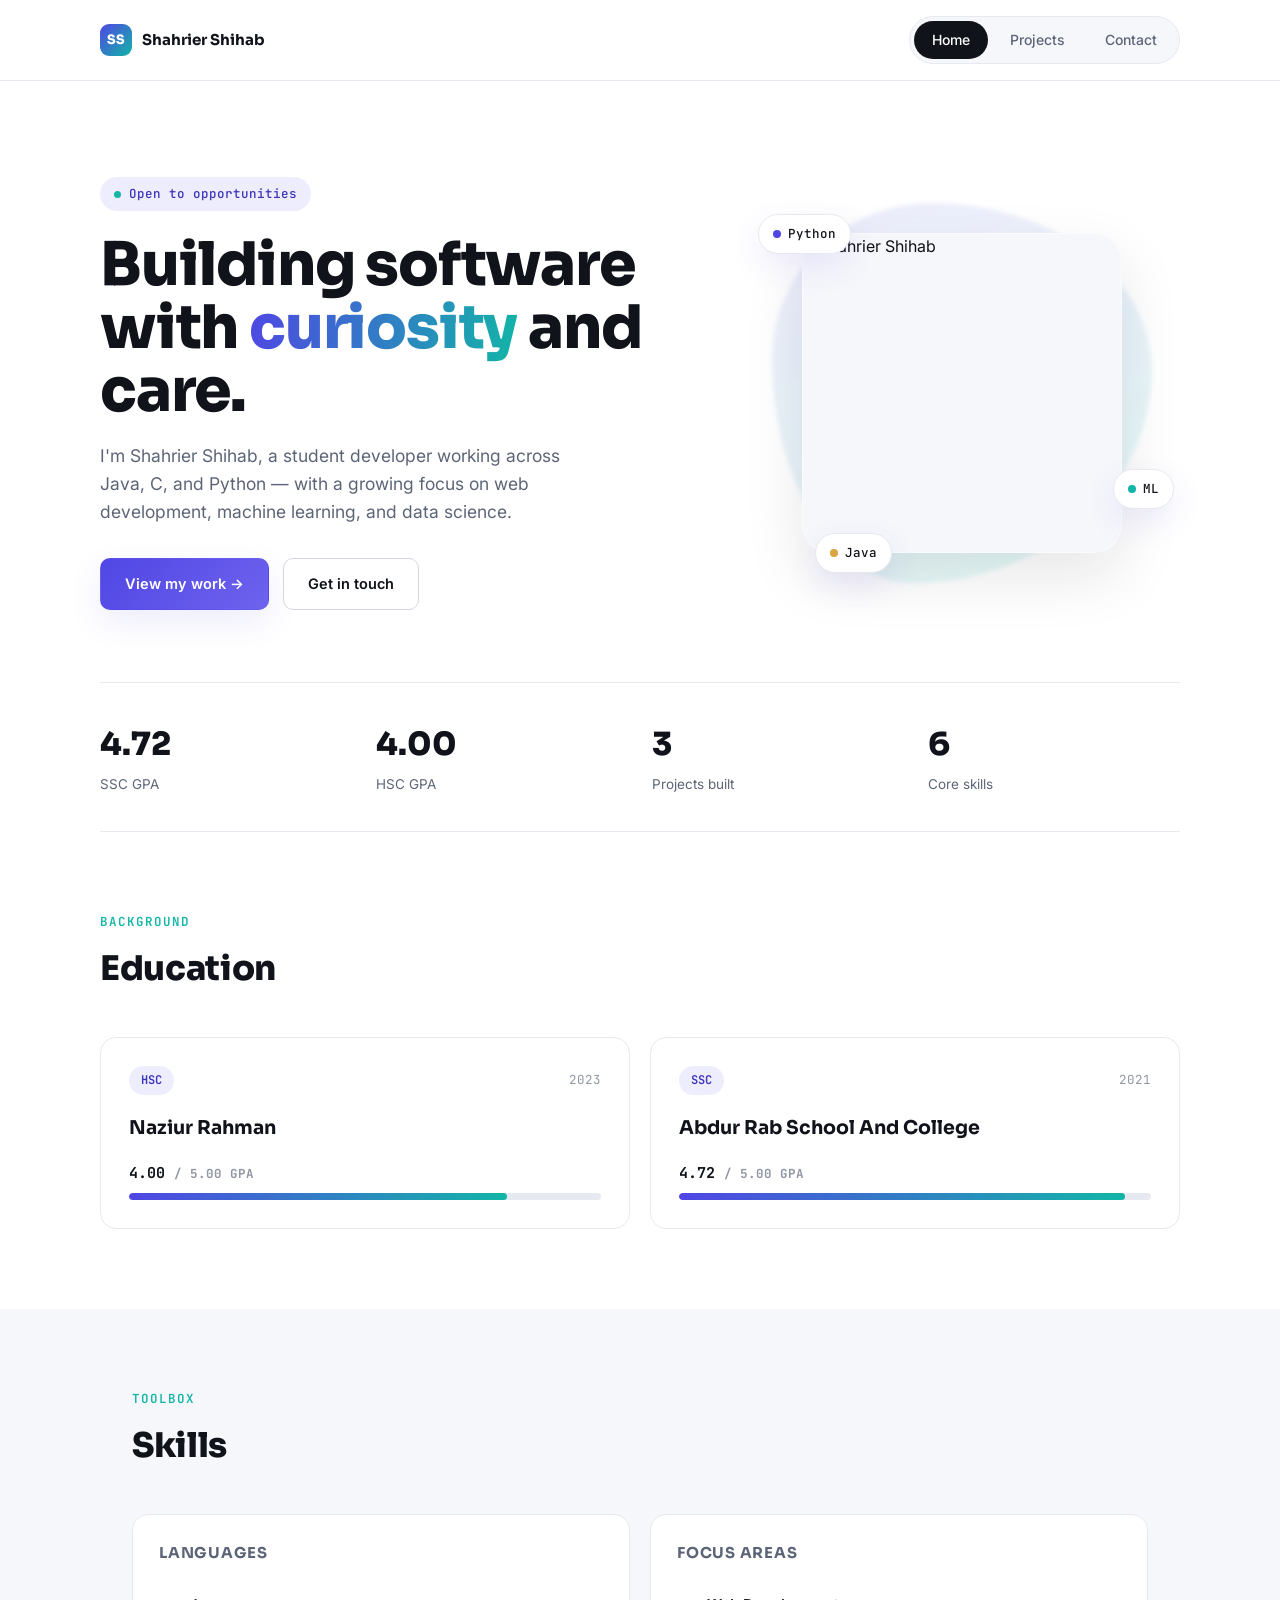
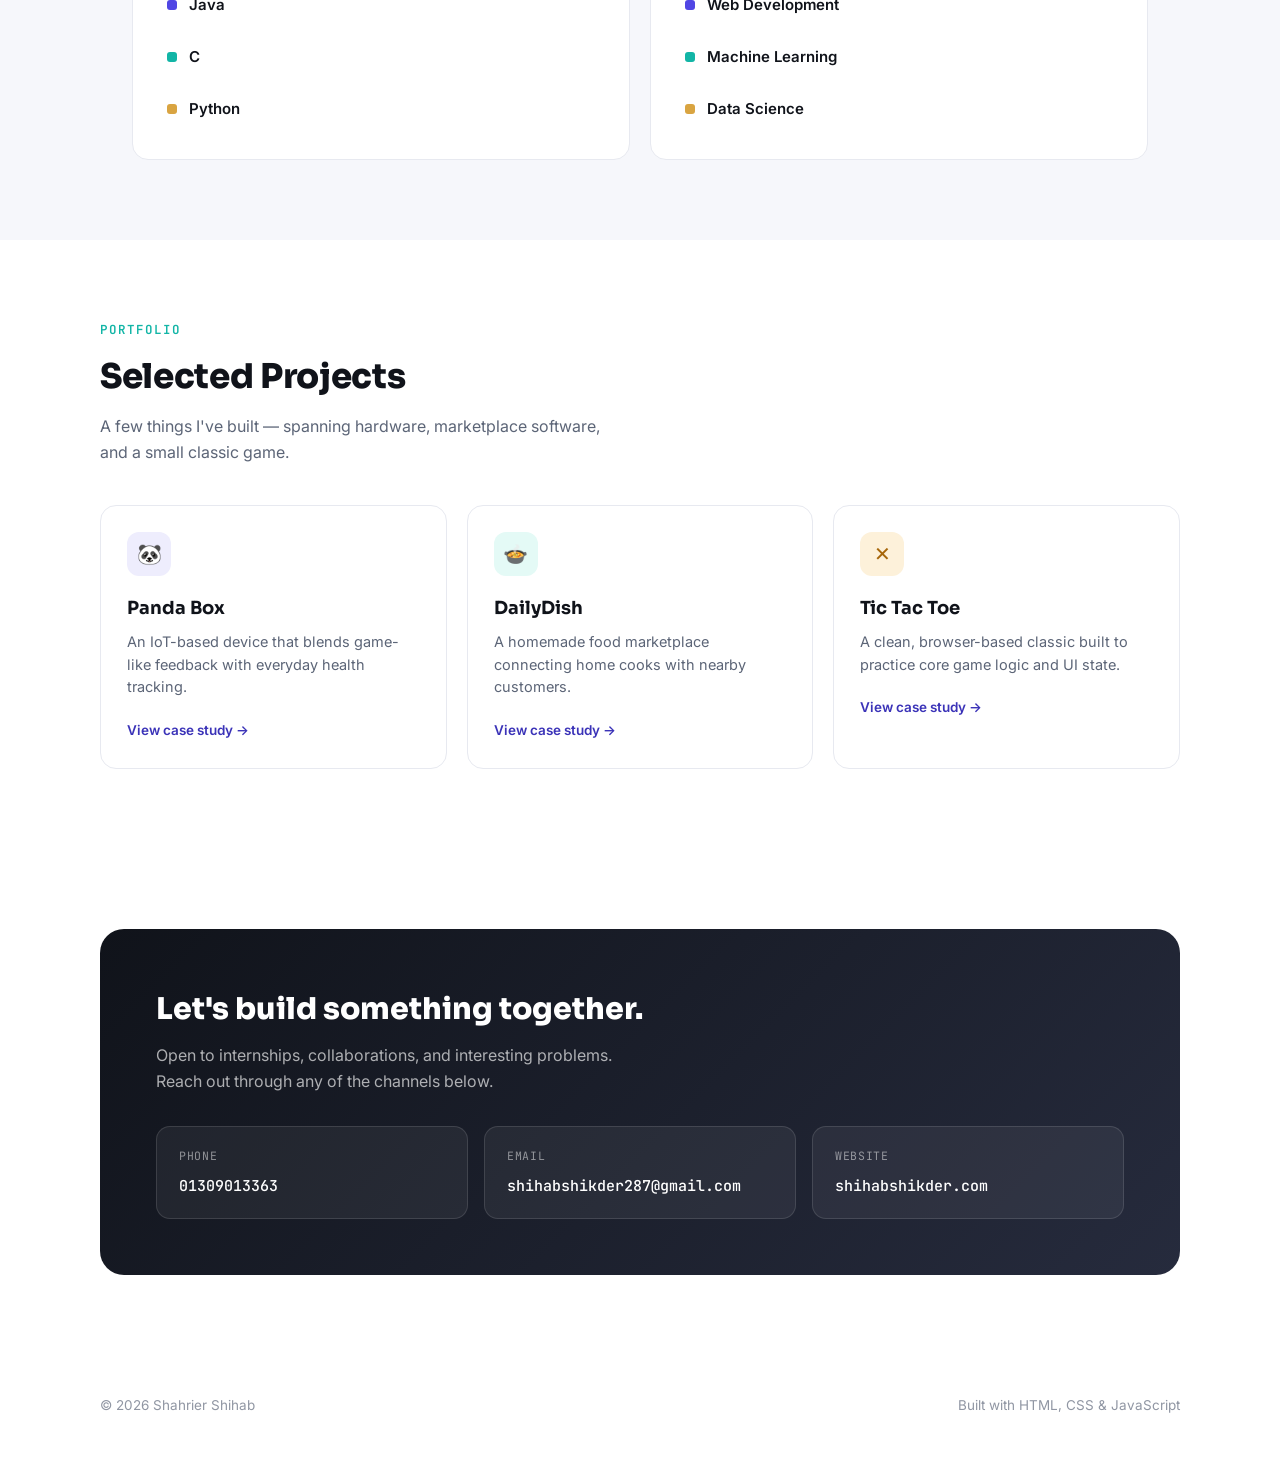
==== commit d5c70441: "Replace avatar placeholder with profile image" ====
--- a/index.html
+++ b/index.html
@@ -38,7 +38,7 @@
         <div class="blob"></div>
         <div class="hero-photo">
           <!-- Replace the div below with <img src="images/profile.jpg" alt="Shahrier Shihab"> once you have a photo -->
-          <div class="avatar-placeholder">SS</div>
+          <img src="images/profile.jpeg" alt="Shahrier Shihab">
         </div>
         <span class="floating-badge badge-1"><span class="icon-dot" style="background:#5046E4"></span>Python</span>
         <span class="floating-badge badge-2"><span class="icon-dot" style="background:#12B5A6"></span>ML</span>
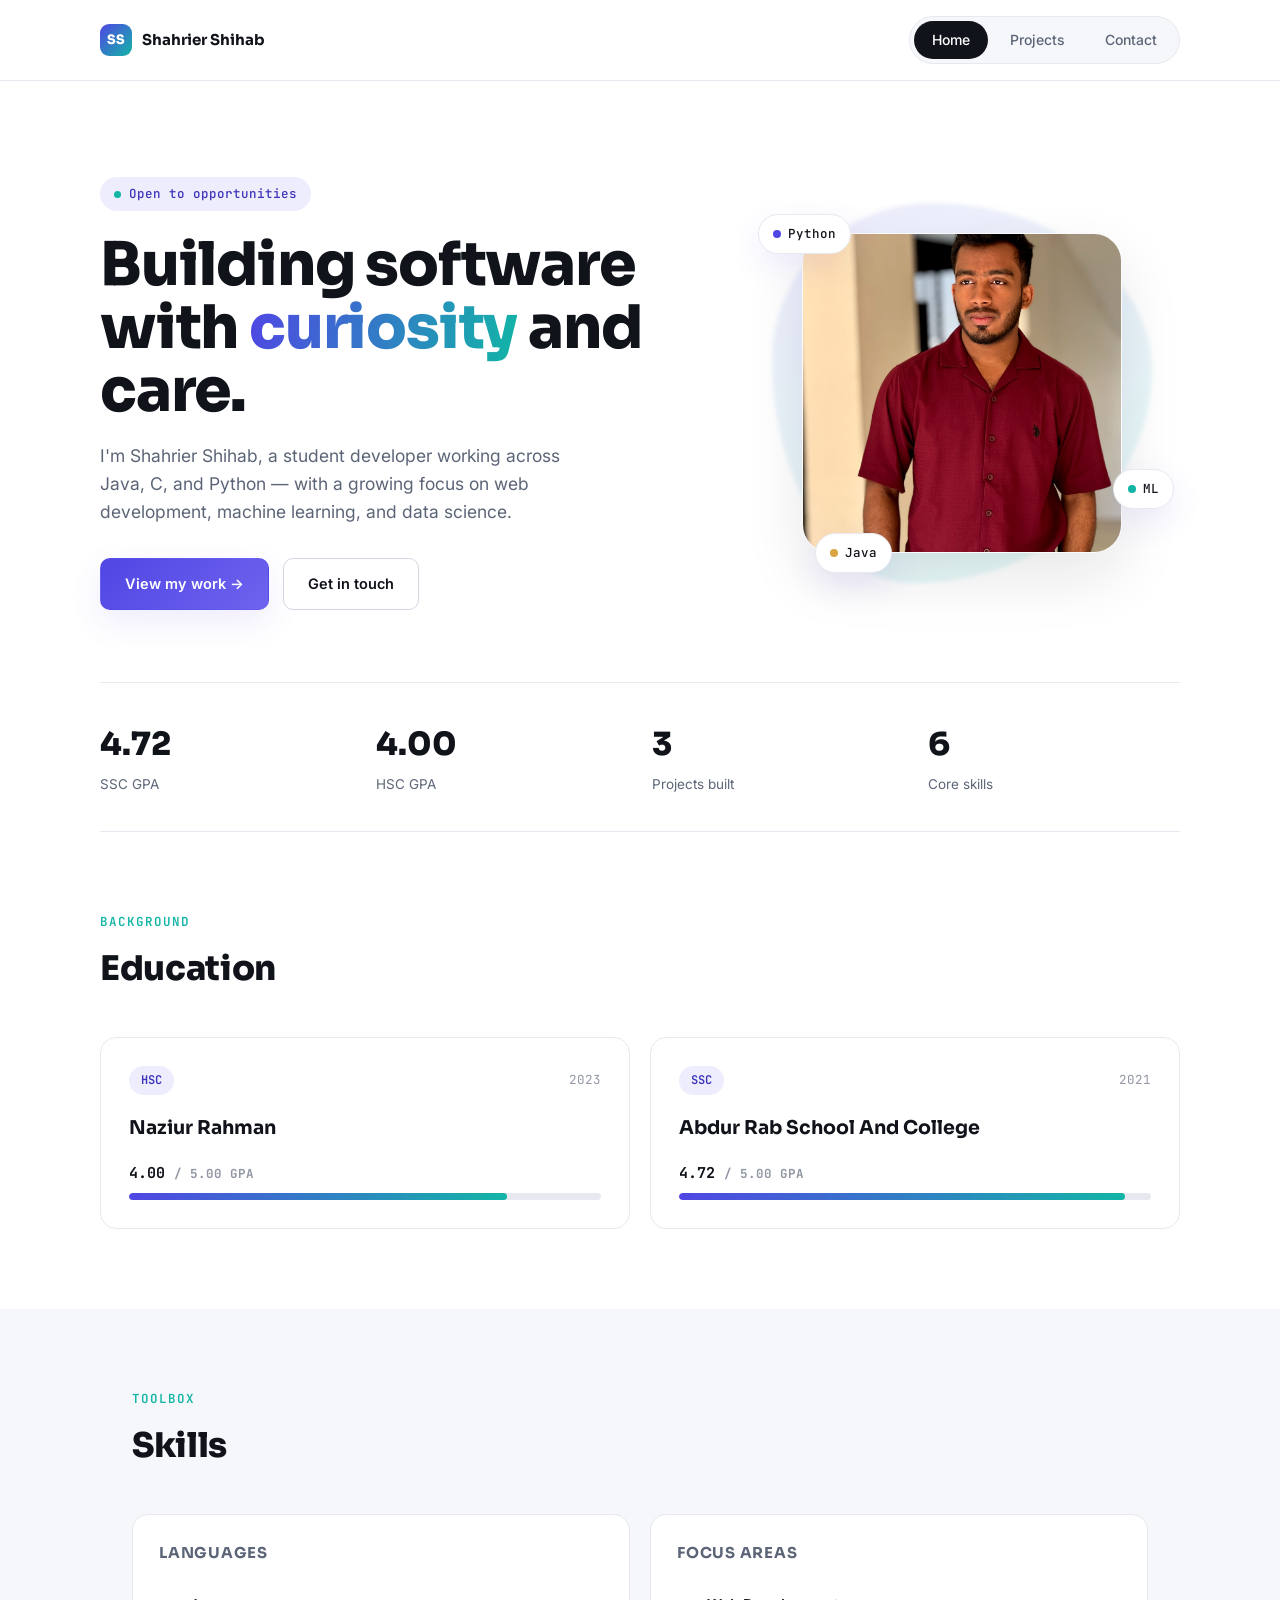
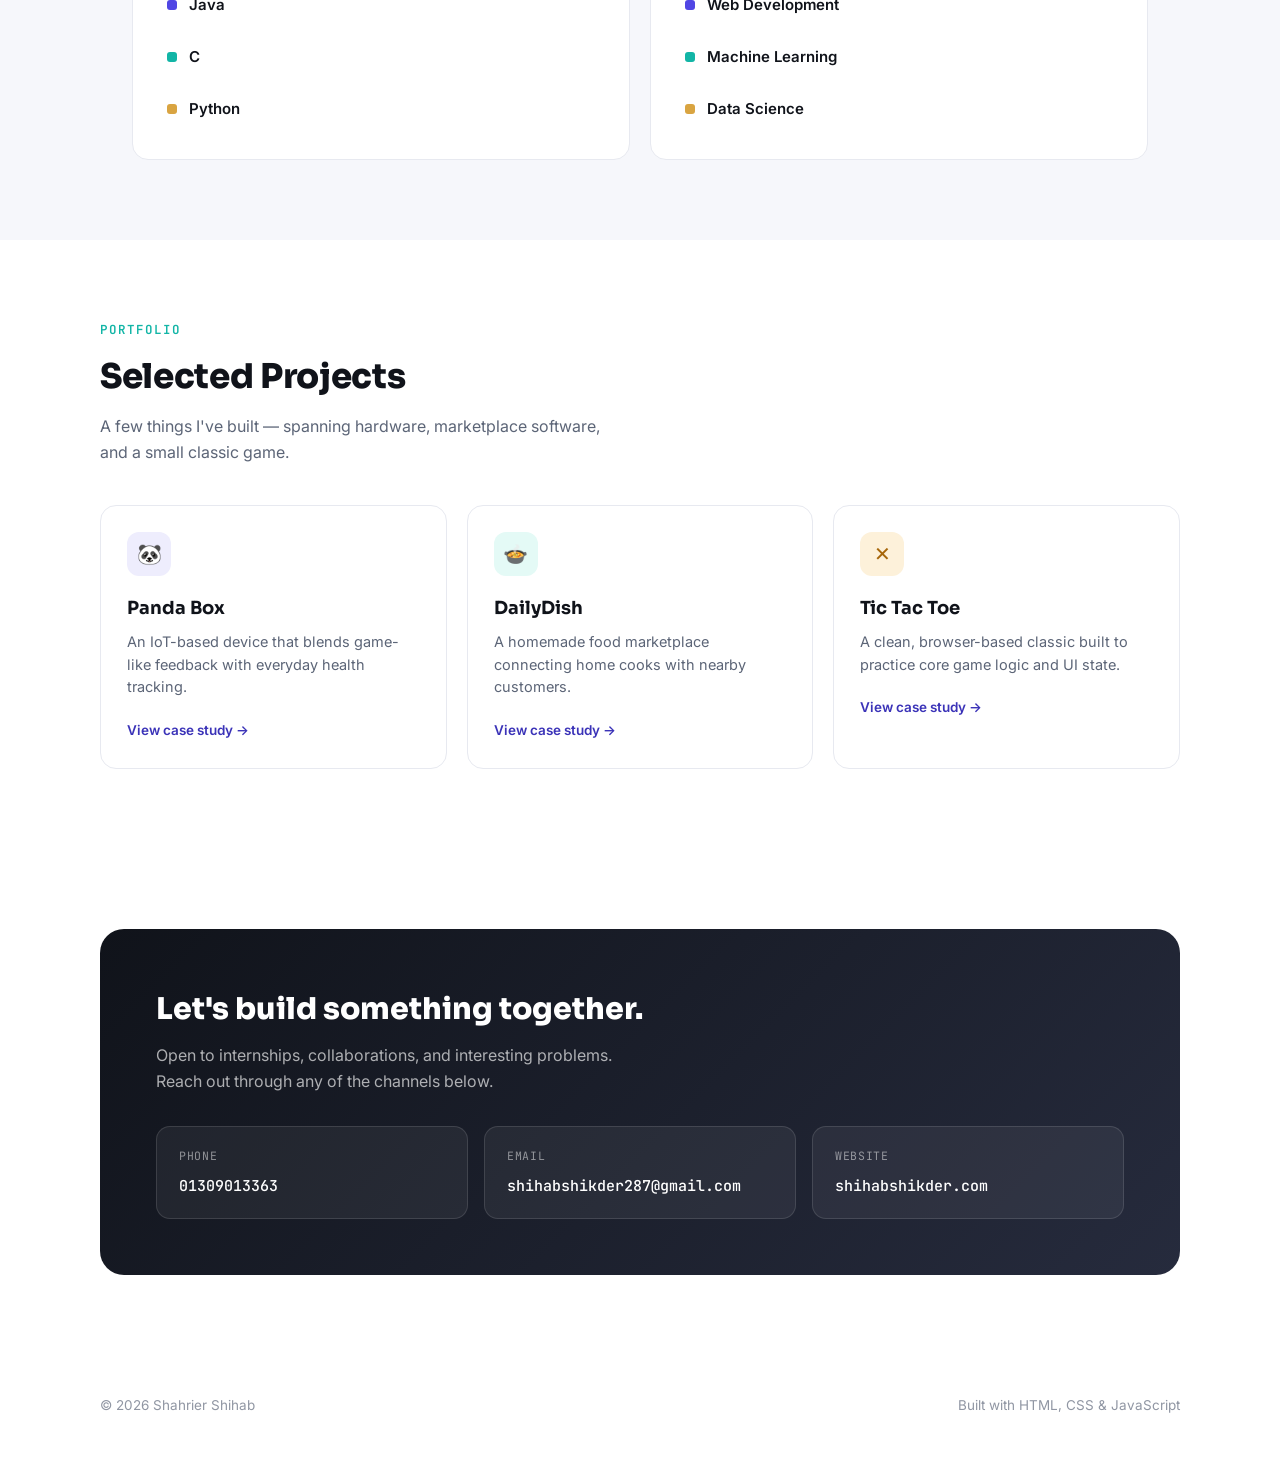
==== commit ee858644: "Change profile image source to profile.jpeg" ====
--- a/index.html
+++ b/index.html
@@ -38,7 +38,7 @@
         <div class="blob"></div>
         <div class="hero-photo">
           <!-- Replace the div below with <img src="images/profile.jpg" alt="Shahrier Shihab"> once you have a photo -->
-          <img src="images/profile.jpeg" alt="Shahrier Shihab">
+          <img src="profile.jpeg" alt="Shahrier Shihab">
         </div>
         <span class="floating-badge badge-1"><span class="icon-dot" style="background:#5046E4"></span>Python</span>
         <span class="floating-badge badge-2"><span class="icon-dot" style="background:#12B5A6"></span>ML</span>
